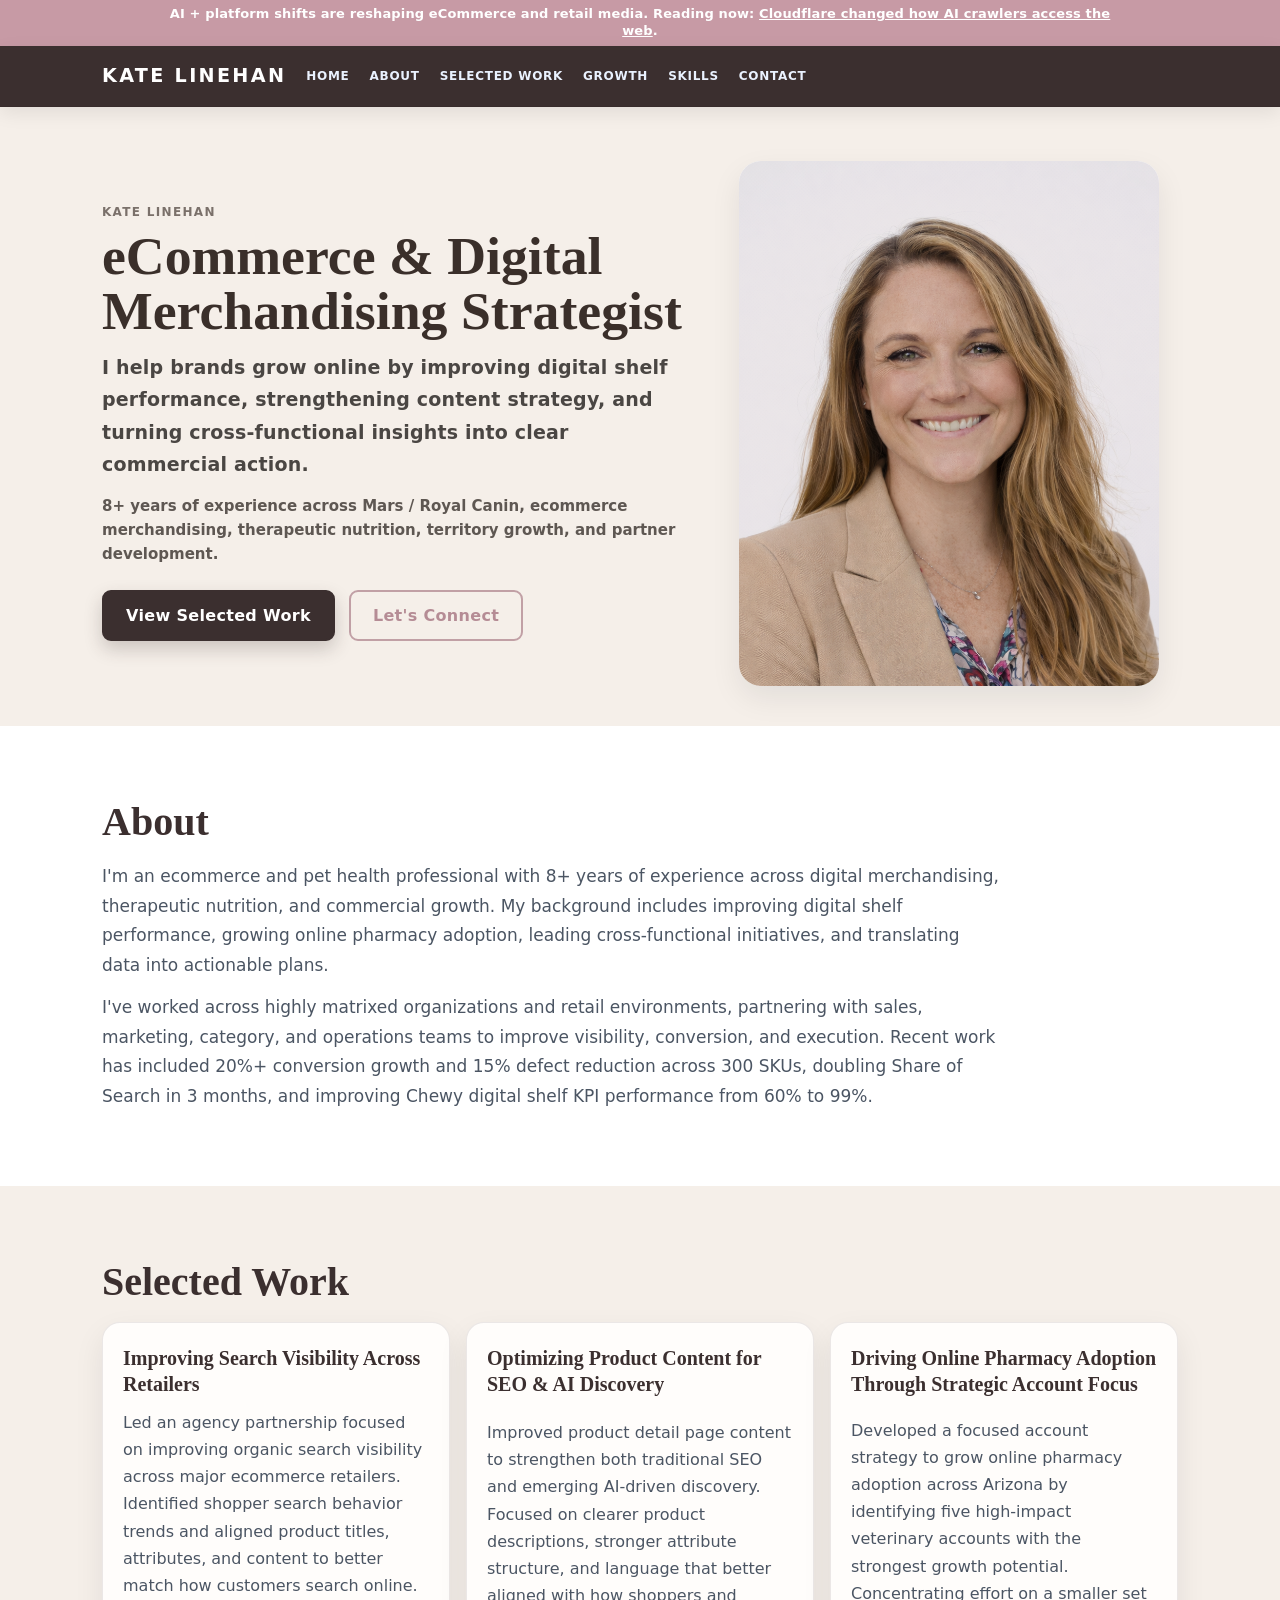
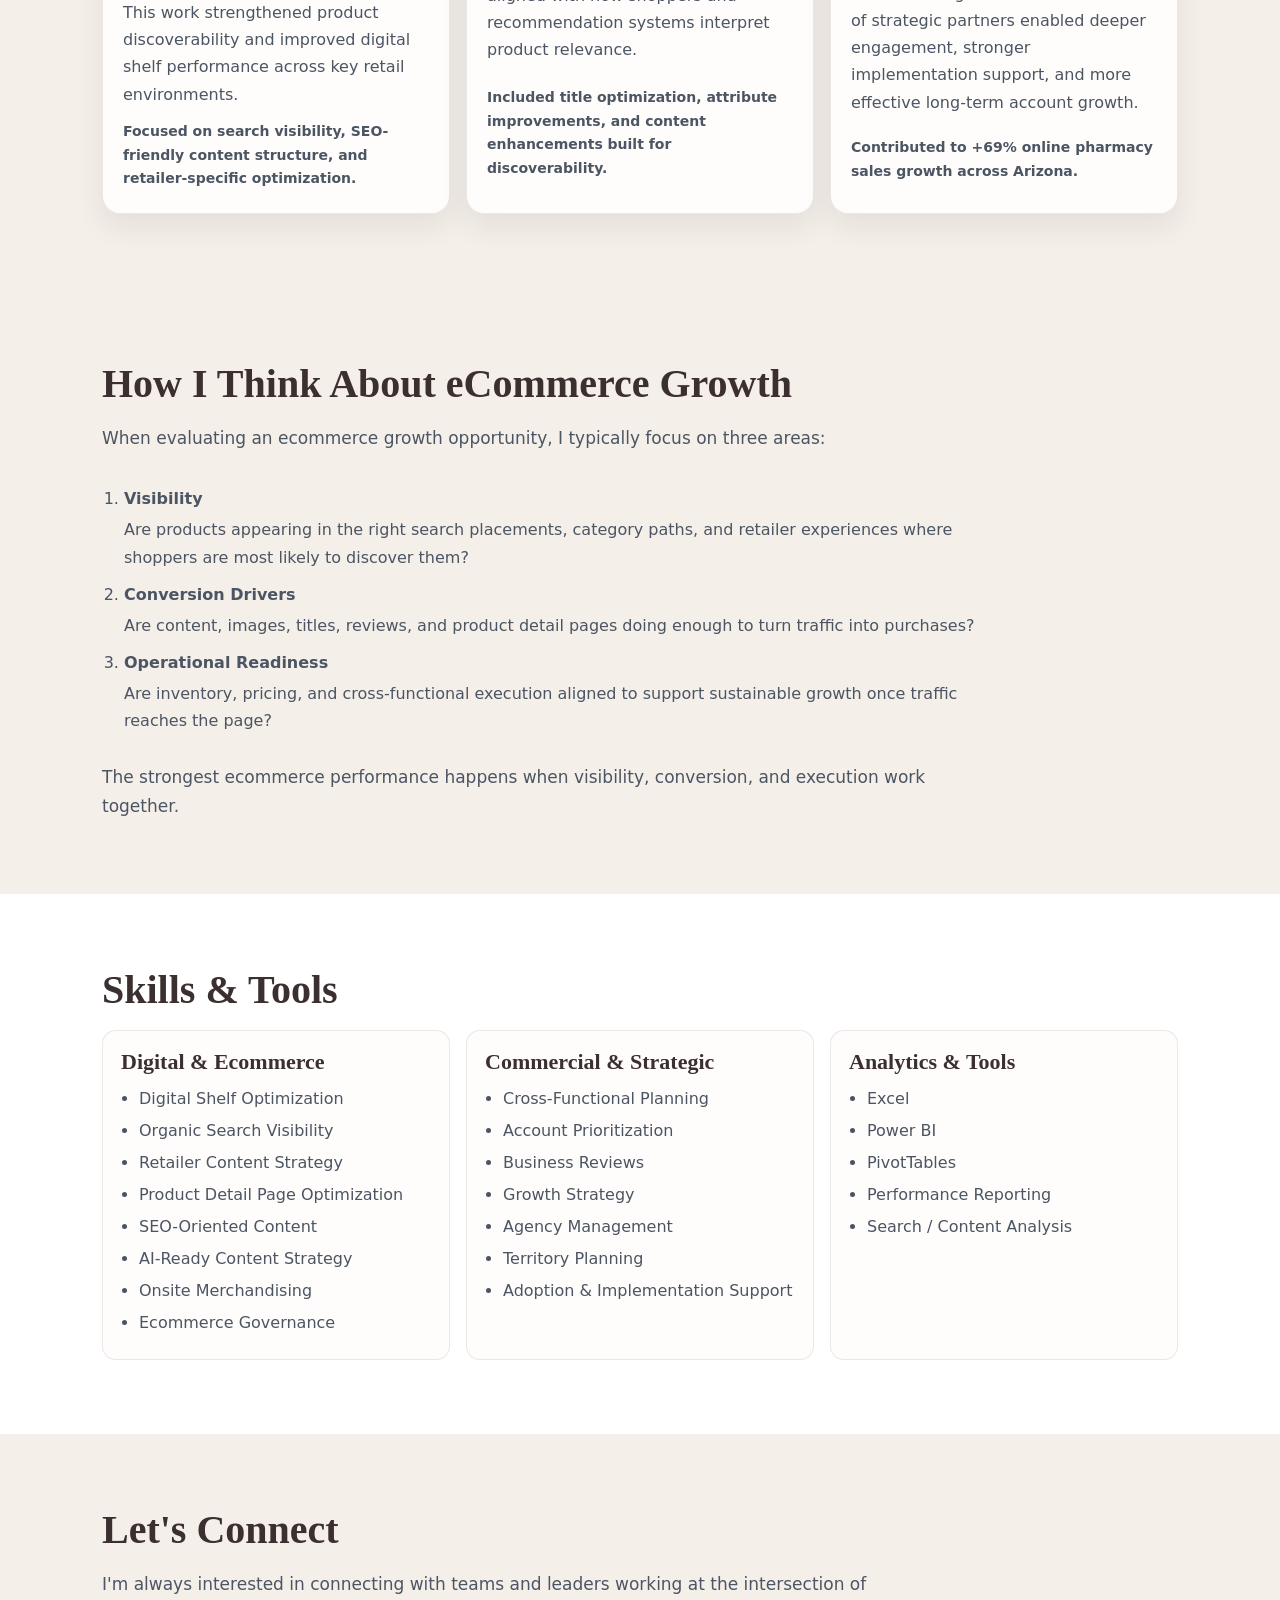
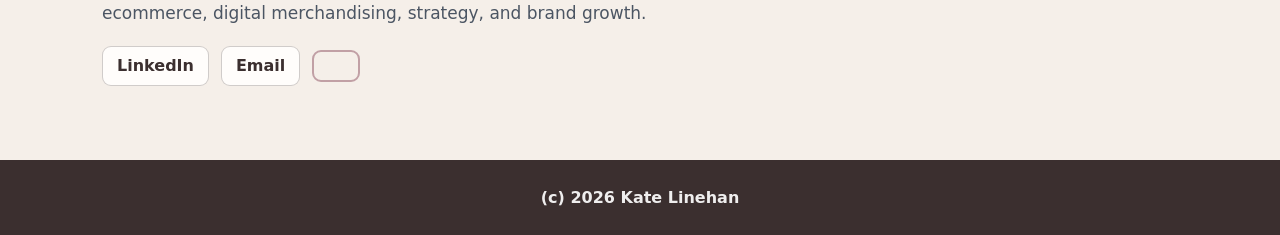
==== index.html @ a0a6b992 "Add new site pages, scripts, and styling updates" ====
<!doctype html>
<html lang="en">
  <head>
    <meta charset="UTF-8" />
    <meta name="viewport" content="width=device-width,initial-scale=1" />
    <title>Kate Linehan | eCommerce &amp; Digital Merchandising Strategist</title>
    <link rel="icon" type="image/svg+xml" href="./favicon.svg" />
    <link rel="stylesheet" href="./styles.css" />
  </head>

  <body data-page="index">
    <div class="announcement">
      <div class="container announcement__inner">
        <p>
          <span id="announcementIntro"></span>
          <a id="announcementLink" href="#" target="_blank" rel="noreferrer"></a>.
        </p>
      </div>
    </div>

    <header class="nav">
      <div class="container nav__inner">
        <div class="brand">KATE LINEHAN</div>

        <nav class="nav__links" aria-label="Primary">
          <a href="#home">HOME</a>
          <a href="#about">ABOUT</a>
          <a href="#selected-work">SELECTED WORK</a>
          <a href="#growth-framework">GROWTH</a>
          <a href="#skills-tools">SKILLS</a>
          <a href="#contact">CONTACT</a>
        </nav>

        <button
          class="nav__toggle"
          type="button"
          aria-label="Toggle navigation menu"
          aria-controls="mobileNavMenu"
          aria-expanded="false"
        >
          <span class="nav__toggleLines" aria-hidden="true">
            <span></span>
            <span></span>
            <span></span>
          </span>
        </button>
      </div>
      <nav id="mobileNavMenu" class="mobileNavMenu" aria-label="Mobile Primary">
        <a href="#home">Home</a>
        <a href="#about">About</a>
        <a href="#selected-work">Selected Work</a>
        <a href="#growth-framework">Growth</a>
        <a href="#skills-tools">Skills</a>
        <a href="#contact">Contact</a>
      </nav>
    </header>

    <main id="home" class="hero">
      <div class="container hero__inner">
        <div class="hero__copy">
          <p id="heroName" class="hero__name"></p>
          <h1 id="heroHeadline" class="hero__headline"></h1>
          <p id="heroSubhead" class="hero__subhead"></p>
          <p id="heroMetaLine" class="hero__metaLine"></p>
          <div class="hero__buttons">
            <a id="heroSelectedWorkLink" class="btn btn--interview" href="#selected-work"></a>
            <a id="heroInterviewLink" class="btn btn--ghost" href="#contact"></a>
          </div>
        </div>

        <div class="hero__media">
          <div class="photoFrame">
            <img
              class="photo"
              src="./Headshot_Katie copy.png"
              alt="Photo of Kate Linehan"
              loading="eager"
            />
          </div>
        </div>
      </div>
    </main>

    <section id="about" class="section section--alt">
      <div class="container section__inner">
        <h2 id="aboutTitle" class="section__title"></h2>
        <div id="aboutSummary" class="aboutSummary"></div>
      </div>
    </section>

    <section id="selected-work" class="section">
      <div class="container section__inner">
        <h2 id="selectedWorkTitle" class="section__title"></h2>
        <div id="selectedWorkCards" class="selectedWorkGrid"></div>
      </div>
    </section>

    <section id="growth-framework" class="section">
      <div class="container section__inner">
        <h2 id="growthFrameworkTitle" class="section__title"></h2>
        <p id="growthFrameworkIntro" class="section__lede"></p>
        <ol id="growthFrameworkList" class="growthFrameworkList"></ol>
        <p id="growthFrameworkOutro" class="section__lede"></p>
      </div>
    </section>

    <section id="skills-tools" class="section section--alt">
      <div class="container section__inner">
        <h2 id="skillsToolsTitle" class="section__title"></h2>
        <div id="skillsToolsGroups" class="skillsToolsGrid"></div>
      </div>
    </section>

    <section id="contact" class="section">
      <div class="container section__inner">
        <h2 id="contactTitle" class="section__title"></h2>
        <p id="contactLede" class="section__lede"></p>
        <div class="contactActions">
          <a
            id="contactLinkedInLink"
            class="contactLinkedIn"
            href="#"
            target="_blank"
            rel="noreferrer"
          ></a>
          <a id="contactEmailLink" class="contactLinkedIn" href="#"></a>
          <a
            id="contactResumeLink"
            class="btn btn--ghost"
            href="#"
            target="_blank"
            rel="noreferrer"
            hidden
          ></a>
        </div>
      </div>
    </section>

    <footer class="footer">
      <div class="container footer__inner">
        <span>(c) <span id="year"></span> <span id="footerName">Katie Linehan</span></span>
      </div>
    </footer>

    <script src="./content.js"></script>
    <script src="./platform.js"></script>
  </body>
</html>
---- styles.css ----
:root {
  --blue: #1f6fcb;
  --yellow: #f4cf4a;
  --ink: #4a4643;
  --muted: #4b5563;
  --bg: #f5efe9;
  --card: #ffffff;
  --radius: 18px;
  --shadow: 0 12px 30px rgba(17, 24, 39, 0.08);
  --max: 1120px;

  --serif: ui-serif, Georgia, "Times New Roman", Times, serif;
  --sans: ui-sans-serif, system-ui, -apple-system, Segoe UI, Roboto, Helvetica,
    Arial, "Apple Color Emoji", "Segoe UI Emoji";
}

* { box-sizing: border-box; }
html, body { margin: 0; padding: 0; font-family: var(--sans); color: var(--ink); background: var(--bg); }
a { color: inherit; text-decoration: none; }
.container { width: 100%; max-width: var(--max); margin: 0 auto; padding: 0 22px; }

/* Announcement */
.announcement { background: #c79aa5; color: #ffffff; }
.announcement__inner {
  min-height: 34px;
  padding: 6px 0;
  display: flex;
  align-items: center;
  justify-content: center;
}
.announcement p {
  margin: 0;
  font-weight: 600;
  letter-spacing: 0.01em;
  text-align: center;
  line-height: 1.3;
  font-size: 13px;
  max-width: 980px;
}
.announcement a { color: #ffffff; text-decoration: underline; }

/* Nav */
.nav {
  background: #3b2f2f;
  position: sticky;
  top: 0;
  z-index: 50;
  border-bottom: 1px solid rgba(0,0,0,0.06);
  box-shadow: 0 6px 18px rgba(0,0,0,0.08);
}
.nav__inner {
  display: flex;
  align-items: center;
  min-height: 60px;
  gap: 20px;
}

.brand {
  font-weight: 900;
  color: #ffffff;
  font-size: clamp(16px, 1.5vw, 20px);
  letter-spacing: 0.12em;
  text-transform: uppercase;
  opacity: 1;
  line-height: 1;
}

.nav__links {
  display: flex;
  gap: 20px;
  align-items: center;
}

.nav__links a {
  color: #eaf2ff;
  font-weight: 680;
  letter-spacing: 0.06em;
  text-transform: uppercase;
  font-size: 12px;
}

.nav__toggle {
  display: none;
  margin-left: auto;
  width: 38px;
  height: 38px;
  border-radius: 10px;
  border: 1px solid rgba(255,255,255,0.25);
  background: rgba(255,255,255,0.08);
  align-items: center;
  justify-content: center;
  cursor: pointer;
}
.nav__toggleLines {
  width: 16px;
  display: grid;
  gap: 3px;
}
.nav__toggleLines span {
  display: block;
  width: 100%;
  height: 2px;
  border-radius: 2px;
  background: #ffffff;
}
.mobileNavMenu {
  display: none;
}

/* Hero */
.hero {
  background: var(--bg);
  padding: 54px 0 40px;
}

.hero__inner {
  display: grid;
  grid-template-columns: 1.12fr 0.88fr;
  gap: 34px;
  align-items: center;
}

.hero__headline {
  font-family: var(--serif);
  color: #3a2f2a;
  font-weight: 800;
  line-height: 1.02;
  font-size: clamp(34px, 4.2vw, 56px);
  margin: 0 0 12px;
}

.hero__name {
  margin: 0 0 10px;
  font-size: 12px;
  letter-spacing: 0.11em;
  text-transform: uppercase;
  font-weight: 800;
  color: #7a706a;
}

.hero__subhead {
  margin: 0 0 14px;
  max-width: 700px;
  font-weight: 620;
  letter-spacing: 0.01em;
  text-transform: none;
  line-height: 1.7;
  color: var(--ink);
  font-size: 19px;
}

.hero__meta { margin-top: 0; }
.hero__metaLine {
  margin: 0 0 24px;
  color: #5e5752;
  font-weight: 600;
  font-size: 15px;
  line-height: 1.6;
  max-width: 690px;
}

.hero__buttons { display: flex; gap: 14px; flex-wrap: wrap; }
.btn {
  display: inline-flex;
  align-items: center;
  justify-content: center;
  padding: 14px 22px;
  border-radius: 9px;
  font-weight: 850;
  letter-spacing: 0.02em;
  border: 2px solid transparent;
  cursor: pointer;
}

.btn--primary { background: var(--blue); color: #fff; box-shadow: var(--shadow); }
.btn--ghost {
  background: transparent;
  border-color: rgba(181, 140, 149, 0.8);
  color: #b58c95;
  font-weight: 900;
}
.btn--interview {
  background: #3b2f2f;
  color: #ffffff;
  border-color: #3b2f2f;
  font-weight: 900;
  box-shadow: 0 8px 18px rgba(59, 47, 47, 0.22);
}
.btn--interview:hover {
  background: #322828;
  border-color: #322828;
}
.btn--ghost:hover {
  background: rgba(181, 140, 149, 0.12);
  border-color: #b58c95;
}
.contactActions {
  display: flex;
  flex-wrap: wrap;
  gap: 12px;
  align-items: center;
}
.contactLinkedIn {
  color: #3b2f2f;
  border: 1px solid rgba(59, 47, 47, 0.24);
  border-radius: 9px;
  padding: 11px 14px;
  background: #fffdfb;
  font-weight: 700;
  text-decoration: none;
  line-height: 1;
}
.contactLinkedIn:hover {
  background: #f4ece4;
}

/* Photo (right side) */
.hero__media { display: flex; justify-content: center; }
.photoFrame {
  position: relative;
  width: min(420px, 100%);
  aspect-ratio: 4 / 5;
  border-radius: 22px;
  overflow: hidden;
  box-shadow: var(--shadow);
  background: var(--bg);
  isolation: isolate;
}
.photo {
  width: 100%;
  height: 100%;
  object-fit: cover;
  display: block;
  mix-blend-mode: multiply;
}

/* Sections */
.section { padding: 74px 0; }
.section--alt { background: #ffffff; }
.section__inner { display: grid; gap: 18px; }
.section__title {
  font-family: var(--serif);
  color: #3b2f2f;
  margin: 0;
  font-size: clamp(30px, 3.4vw, 40px);
  line-height: 1.1;
}
.section__subtitle {
  margin: 18px 0 10px;
  color: var(--ink);
  font-weight: 900;
  letter-spacing: 0.02em;
}
.section__lede { margin: 0; color: var(--muted); max-width: 840px; line-height: 1.7; font-size: 17px; }

/* Cards */
.cards { display: grid; grid-template-columns: repeat(3, 1fr); gap: 16px; margin-top: 12px; }
.card {
  background: var(--card);
  border-radius: var(--radius);
  padding: 18px 18px 16px;
  box-shadow: var(--shadow);
  border: 1px solid rgba(17, 24, 39, 0.06);
}
.card h3 { margin: 0 0 10px; color: var(--ink); font-weight: 900; }
.card ul { margin: 0; padding-left: 18px; color: var(--muted); line-height: 1.7; }
.card li { margin: 6px 0; }

.aboutSummary {
  max-width: 900px;
  display: grid;
  gap: 12px;
}

.aboutSummary p {
  margin: 0;
  color: var(--muted);
  font-size: 17px;
  line-height: 1.75;
}

.selectedWorkGrid {
  display: grid;
  grid-template-columns: repeat(3, minmax(0, 1fr));
  gap: 16px;
}

.selectedWorkCard {
  background: #fffdfb;
  border-radius: var(--radius);
  padding: 22px 20px;
  border: 1px solid rgba(59, 47, 47, 0.1);
  box-shadow: var(--shadow);
  display: grid;
  gap: 12px;
}

.selectedWorkCard h3 {
  margin: 0;
  color: #3b2f2f;
  font-size: 20px;
  line-height: 1.3;
  font-family: var(--serif);
}

.selectedWorkCard p {
  margin: 0;
  color: var(--muted);
  line-height: 1.7;
}

.selectedWorkCard__support {
  color: #4f4742;
  font-weight: 700;
  font-size: 14px;
}

/* Wins */
#wins.section--alt { background: var(--bg); }
.wins { display: grid; grid-template-columns: repeat(3, 1fr); gap: 16px; margin-top: 12px; }
.win {
  background: var(--card);
  border-radius: var(--radius);
  padding: 18px 18px 16px;
  box-shadow: var(--shadow);
  border: 1px solid rgba(17, 24, 39, 0.06);
  height: 100%;
  display: flex;
  flex-direction: column;
}
.win__metric {
  font-family: var(--serif);
  color: #3b2f2f;
  font-weight: 950;
  font-size: clamp(34px, 3vw, 42px);
  line-height: 1;
  margin-bottom: 10px;
}
.win__text { color: var(--muted); line-height: 1.7; font-weight: 650; }

.impactHighlights {
  max-width: 900px;
}

.impactHighlights li {
  margin: 8px 0;
}

.growthFrameworkList {
  margin: 4px 0 0;
  max-width: 900px;
  color: var(--muted);
  line-height: 1.7;
  padding-left: 22px;
}

.growthFrameworkList li {
  margin: 10px 0;
}

.growthFrameworkList p {
  margin: 4px 0 0;
}

.skillsToolsGrid {
  display: grid;
  grid-template-columns: repeat(3, minmax(0, 1fr));
  gap: 16px;
}

.skillsGroup {
  background: #fffdfb;
  border: 1px solid rgba(59, 47, 47, 0.1);
  border-radius: 14px;
  padding: 18px;
}

.skillsGroup h3 {
  margin: 0 0 10px;
  color: #3b2f2f;
  font-family: var(--serif);
  font-size: 22px;
}

.skillsGroup ul {
  margin: 0;
  padding-left: 18px;
  color: var(--muted);
  line-height: 1.75;
}

.skillsGroup li {
  margin: 4px 0;
}

/* Chips */
.hobbies__hook {
  margin: 0;
  color: var(--muted);
  font-size: 16px;
  line-height: 1.6;
}
.chips {
  display: flex;
  flex-wrap: wrap;
  row-gap: 10px;
  column-gap: 10px;
  margin-top: 6px;
}
.chip {
  appearance: none;
  -webkit-appearance: none;
  display: inline-flex;
  align-items: center;
  padding: 10px 12px;
  border-radius: 999px;
  background: #f8f2ec;
  border: 1px solid rgba(181, 140, 149, 0.45);
  color: #3b2f2f;
  font-weight: 750;
  max-width: 100%;
  line-height: 1.35;
  cursor: pointer;
  transition: background-color 220ms ease, transform 220ms ease, border-color 220ms ease, color 220ms ease;
}
.chip:hover {
  background: #f1e6e9;
  border-color: #b58c95;
  transform: translateY(-1px);
}
.chip:active {
  background: #e9dadd;
  transform: translateY(0);
}
.chip.active {
  background: #b58c95;
  border-color: #b58c95;
  color: #ffffff;
}
.hobbyDescription {
  margin: 8px 0 0;
  color: #3b2f2f;
  background: #f1e6e9;
  border: 1px solid rgba(181, 140, 149, 0.45);
  border-radius: 12px;
  padding: 12px 14px;
  line-height: 1.6;
  max-width: 760px;
}

/* About page */
.aboutPage {
  background: var(--bg);
  padding: 64px 0 70px;
}
.aboutPage__content {
  max-width: 960px;
  margin: 0 auto;
  display: grid;
  gap: 24px;
}
.aboutPage__title {
  margin: 0;
  color: #3b2f2f;
  font-family: var(--serif);
  font-size: clamp(40px, 5vw, 54px);
  line-height: 1.05;
}
.aboutPage__subhead {
  margin: 0;
  color: #6b625d;
  font-size: 13px;
  letter-spacing: 0.1em;
  text-transform: uppercase;
  line-height: 1.4;
}
.aboutTextBlock {
  display: grid;
  gap: 12px;
}
.aboutTextBlock p {
  margin: 0;
  color: #4a4643;
  font-size: 17px;
  line-height: 1.75;
}
.aboutPanel {
  background: #faf6f1;
  border: 1px solid rgba(59, 47, 47, 0.1);
  border-radius: 16px;
  padding: 18px 20px;
  display: grid;
  gap: 12px;
}
.aboutPanel__title {
  margin: 0;
  color: #3b2f2f;
  font-size: clamp(24px, 3vw, 30px);
  line-height: 1.15;
  font-family: var(--serif);
}
.aboutList {
  margin: 0;
  padding-left: 20px;
  display: grid;
  gap: 8px;
  color: #4a4643;
  font-size: 17px;
  line-height: 1.7;
}
.aboutList--twoCol {
  grid-template-columns: repeat(2, minmax(0, 1fr));
  column-gap: 28px;
}
.aboutSupportLine {
  margin: 0;
  color: #5b5652;
  font-size: 17px;
  line-height: 1.7;
}
.aboutPhilosophy {
  color: #3b2f2f;
}
.aboutGalleryNote {
  margin: 0;
  color: #7a716b;
  font-size: 14px;
}
.aboutPhotoGrid {
  display: grid;
  grid-template-columns: repeat(4, minmax(0, 1fr));
  gap: 14px;
}
.aboutPhotoCard {
  margin: 0;
  display: grid;
  gap: 8px;
}
.aboutPhotoImage {
  aspect-ratio: 4 / 5;
  border-radius: 14px;
  overflow: hidden;
  border: 1px solid rgba(59, 47, 47, 0.12);
  box-shadow: 0 8px 20px rgba(0,0,0,0.08);
  background-color: #f2e9df;
  background-position: center;
  background-size: cover;
  display: flex;
  align-items: center;
  justify-content: center;
}
.aboutPhotoImage--1 { background-image: url("./doodle1.png"); }
.aboutPhotoImage--2 { background-image: url("./doodle%202.png"); }
.aboutPhotoImage--3 { background-image: url("./doodle%203.png"); }
.aboutPhotoImage--4 { background-image: url("./doodle%204.png"); }
.aboutPhotoImage span {
  color: #6f6661;
  font-size: 13px;
  background: rgba(245, 239, 233, 0.9);
  border: 1px solid rgba(59, 47, 47, 0.16);
  border-radius: 999px;
  padding: 5px 10px;
}
.aboutPhotoCard figcaption {
  color: #7a716b;
  font-size: 13px;
  text-align: center;
}
.aboutCtaBlock {
  padding-top: 6px;
}

/* News link cards */
.linkCards { display: grid; grid-template-columns: repeat(2, 1fr); gap: 14px; margin-top: 12px; }
.linkCard {
  background: var(--card);
  border-radius: var(--radius);
  padding: 18px;
  box-shadow: var(--shadow);
  border: 1px solid rgba(17, 24, 39, 0.06);
  display: grid;
  gap: 8px;
}
.linkCard__kicker { color: var(--muted); font-weight: 800; letter-spacing: 0.08em; text-transform: uppercase; font-size: 12px; }
.linkCard__title { color: var(--ink); font-weight: 950; font-size: 16px; line-height: 1.3; }
.linkCard__summary { color: var(--muted); line-height: 1.6; font-size: 14px; }
.linkCard__cta { color: var(--blue); font-weight: 900; }

/* Pet history */
.bullets { margin: 0; padding-left: 18px; color: var(--muted); line-height: 1.8; }
.petHistory { margin-top: 8px; }

/* Platform admin */
.adminPage {
  background: var(--bg);
  min-height: calc(100vh - 180px);
}
.adminPage__inner {
  gap: 14px;
}
.adminActions {
  display: flex;
  flex-wrap: wrap;
  gap: 10px;
  align-items: center;
}
.adminImportLabel {
  display: inline-flex;
  align-items: center;
  justify-content: center;
  padding: 12px 16px;
  border-radius: 12px;
  border: 2px solid rgba(181, 140, 149, 0.8);
  color: #b58c95;
  font-weight: 900;
  line-height: 1;
  cursor: pointer;
  background: transparent;
}
.adminImportLabel:hover {
  background: rgba(181, 140, 149, 0.12);
  border-color: #b58c95;
}
.adminImportInput {
  position: absolute;
  width: 1px;
  height: 1px;
  overflow: hidden;
  clip-path: inset(50%);
}
.adminStatus {
  margin: 0;
  padding: 10px 12px;
  border-radius: 10px;
  border: 1px solid rgba(59, 47, 47, 0.16);
  color: #3b2f2f;
  background: #fff5e7;
  font-weight: 650;
}
.adminStatus--success {
  background: #ebf7ef;
  border-color: rgba(34, 135, 67, 0.38);
  color: #1f5f34;
}
.adminStatus--error {
  background: #fdeeee;
  border-color: rgba(179, 39, 39, 0.35);
  color: #7a2525;
}
.adminStatus--info {
  background: #fff5e7;
  border-color: rgba(59, 47, 47, 0.16);
  color: #3b2f2f;
}
.adminEditorLabel {
  font-weight: 800;
  color: #3b2f2f;
}
.adminEditor {
  width: 100%;
  min-height: 560px;
  resize: vertical;
  border-radius: 14px;
  border: 1px solid rgba(59, 47, 47, 0.24);
  padding: 14px;
  background: #fffdfb;
  color: #2f2a26;
  font-family: ui-monospace, SFMono-Regular, Menlo, Monaco, Consolas, "Liberation Mono", monospace;
  font-size: 13px;
  line-height: 1.5;
}

/* Post builder */
.postBuilderPage {
  background: var(--bg);
}
.postBuilderGrid {
  display: grid;
  grid-template-columns: 1.05fr 0.95fr;
  gap: 16px;
  align-items: start;
}
.builderCard {
  background: #fffdfb;
  border: 1px solid rgba(59, 47, 47, 0.14);
  border-radius: 16px;
  padding: 16px;
  display: grid;
  gap: 12px;
  box-shadow: var(--shadow);
}
.builderCard__title {
  margin: 0;
  color: #3b2f2f;
  font-family: var(--serif);
  font-size: 28px;
  line-height: 1.15;
}
.builderField {
  display: grid;
  gap: 6px;
}
.builderField label {
  font-size: 13px;
  font-weight: 800;
  color: #3b2f2f;
  letter-spacing: 0.03em;
  text-transform: uppercase;
}
.builderField input,
.builderField textarea {
  width: 100%;
  border-radius: 10px;
  border: 1px solid rgba(59, 47, 47, 0.24);
  padding: 10px 12px;
  background: #ffffff;
  color: #2f2a26;
  font-size: 15px;
  line-height: 1.45;
  font-family: var(--sans);
}
.builderField textarea {
  resize: vertical;
}
.builderActions {
  display: flex;
  flex-wrap: wrap;
  gap: 10px;
}
.builderOutput {
  width: 100%;
  min-height: 620px;
  border-radius: 12px;
  border: 1px solid rgba(59, 47, 47, 0.24);
  padding: 12px;
  background: #fffdfb;
  color: #2f2a26;
  font-size: 14px;
  line-height: 1.55;
  font-family: ui-monospace, SFMono-Regular, Menlo, Monaco, Consolas, "Liberation Mono", monospace;
  resize: vertical;
  white-space: pre;
}

/* Footer */
.footer { padding: 28px 0; background: #3b2f2f; color: rgba(255,255,255,0.92); }
.footer__inner { display: flex; justify-content: center; font-weight: 650; }

/* Responsive */
@media (max-width: 980px) {
  .announcement__inner { min-height: 34px; padding: 5px 0; }
  .announcement p {
    font-size: 12px;
    line-height: 1.25;
    max-width: 92%;
  }
  .nav__inner {
    min-height: 54px;
    justify-content: space-between;
    gap: 12px;
  }
  .brand {
    font-size: clamp(14px, 4.2vw, 17px);
    letter-spacing: 0.1em;
    color: #ffffff;
  }
  .nav__links { display: none; }
  .nav__toggle { display: inline-flex; }
  .mobileNavMenu {
    display: block;
    position: absolute;
    top: calc(100% + 8px);
    right: 14px;
    width: min(320px, calc(100vw - 28px));
    background: #f5efe9;
    border: 1px solid rgba(59, 47, 47, 0.14);
    border-radius: 12px;
    box-shadow: 0 12px 26px rgba(0, 0, 0, 0.14);
    padding: 8px;
    opacity: 0;
    transform: translateY(-8px);
    visibility: hidden;
    pointer-events: none;
    transition: opacity 240ms ease, transform 240ms ease, visibility 240ms ease;
    z-index: 65;
  }
  .mobileNavMenu.is-open {
    opacity: 1;
    transform: translateY(0);
    visibility: visible;
    pointer-events: auto;
  }
  .mobileNavMenu a {
    display: block;
    padding: 10px 12px;
    border-radius: 9px;
    font-size: 14px;
    font-weight: 680;
    color: #3b2f2f;
    line-height: 1.35;
  }
  .mobileNavMenu a:hover,
  .mobileNavMenu a:focus-visible {
    background: #b58c95;
    color: #ffffff;
    outline: none;
  }
  .aboutPage {
    padding: 48px 0 56px;
  }
  .aboutPage__content {
    gap: 20px;
  }
  .aboutTextBlock p,
  .aboutList,
  .aboutSupportLine {
    font-size: 16px;
  }
  .aboutList--twoCol {
    grid-template-columns: 1fr;
  }
  .aboutPhotoGrid {
    grid-template-columns: repeat(2, minmax(0, 1fr));
  }
  .adminEditor {
    min-height: 480px;
  }
  .postBuilderGrid {
    grid-template-columns: 1fr;
  }
  .builderOutput {
    min-height: 420px;
  }
  .hero__inner { grid-template-columns: 1fr; }
  .hero__media { order: -1; }
  .cards { grid-template-columns: 1fr; }
  .wins { grid-template-columns: 1fr; }
  .selectedWorkGrid { grid-template-columns: 1fr; }
  .skillsToolsGrid { grid-template-columns: 1fr; }
  .linkCards { grid-template-columns: 1fr; }
}
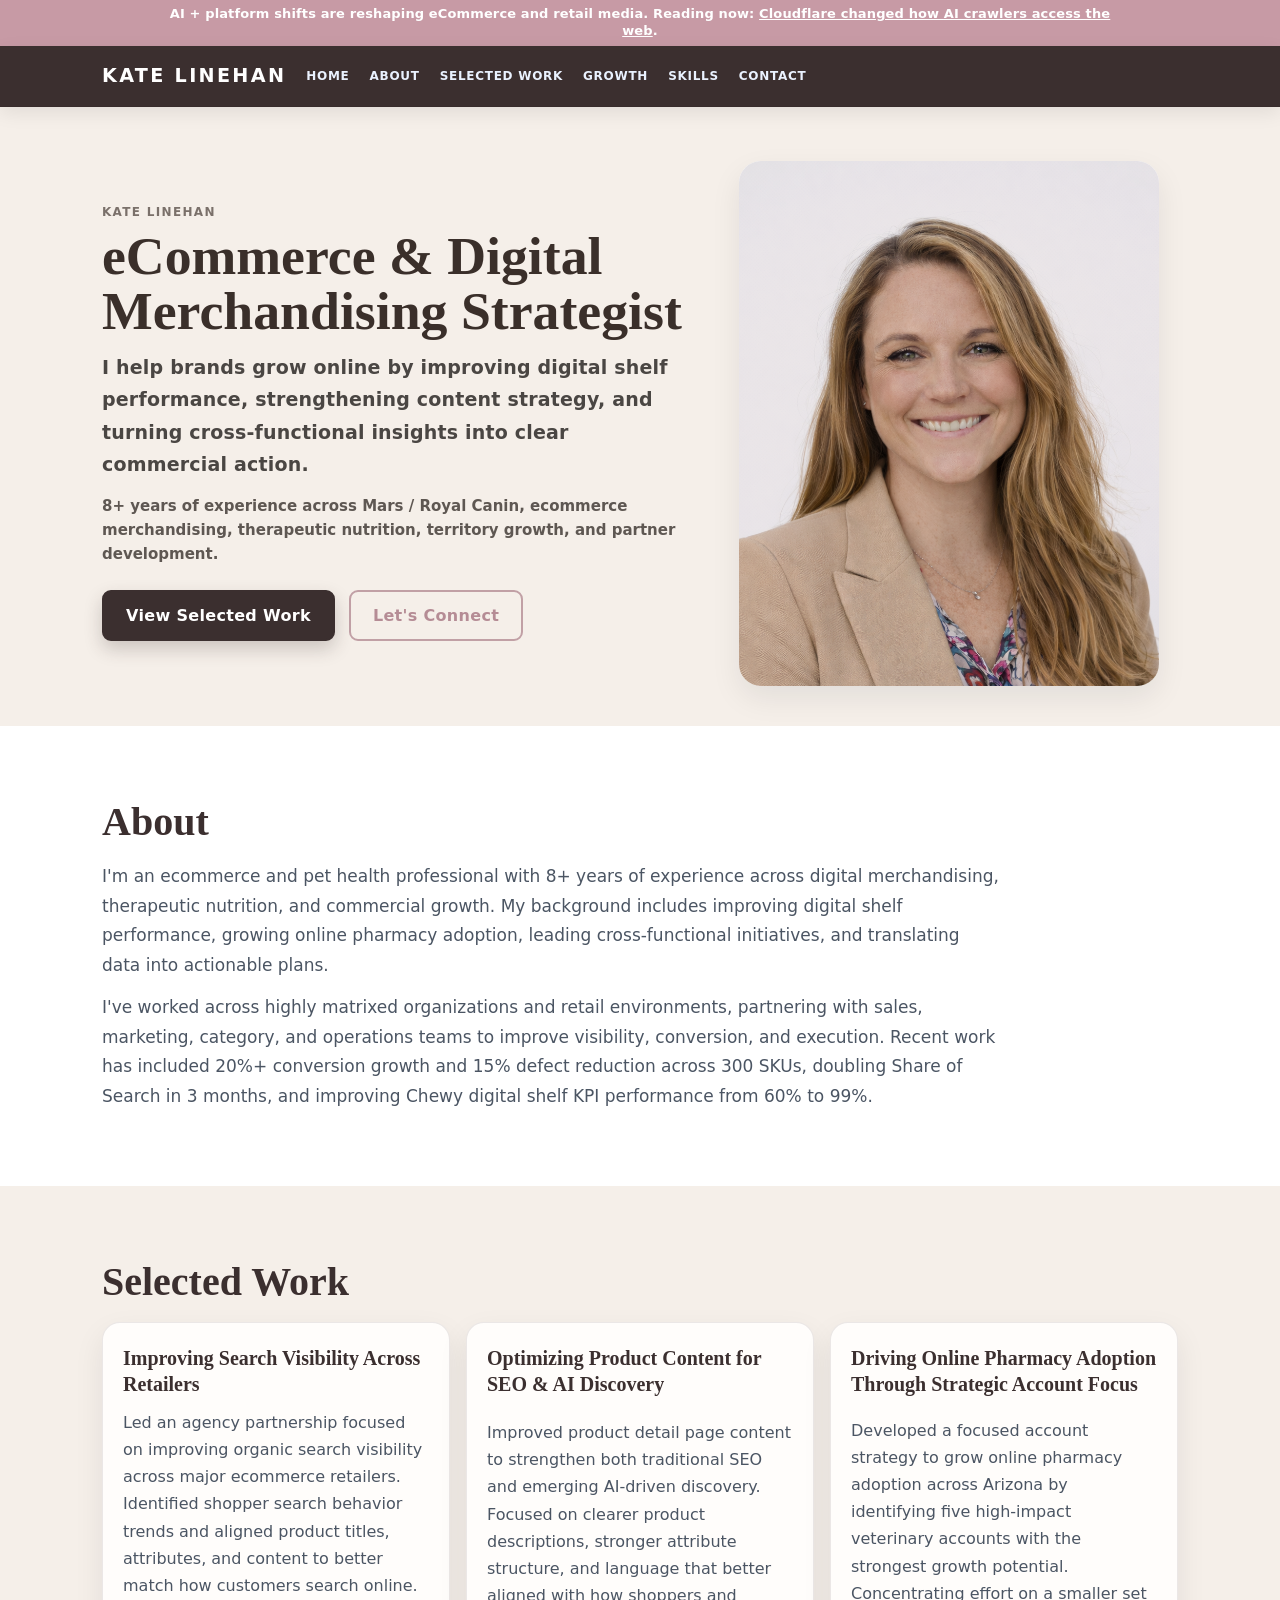
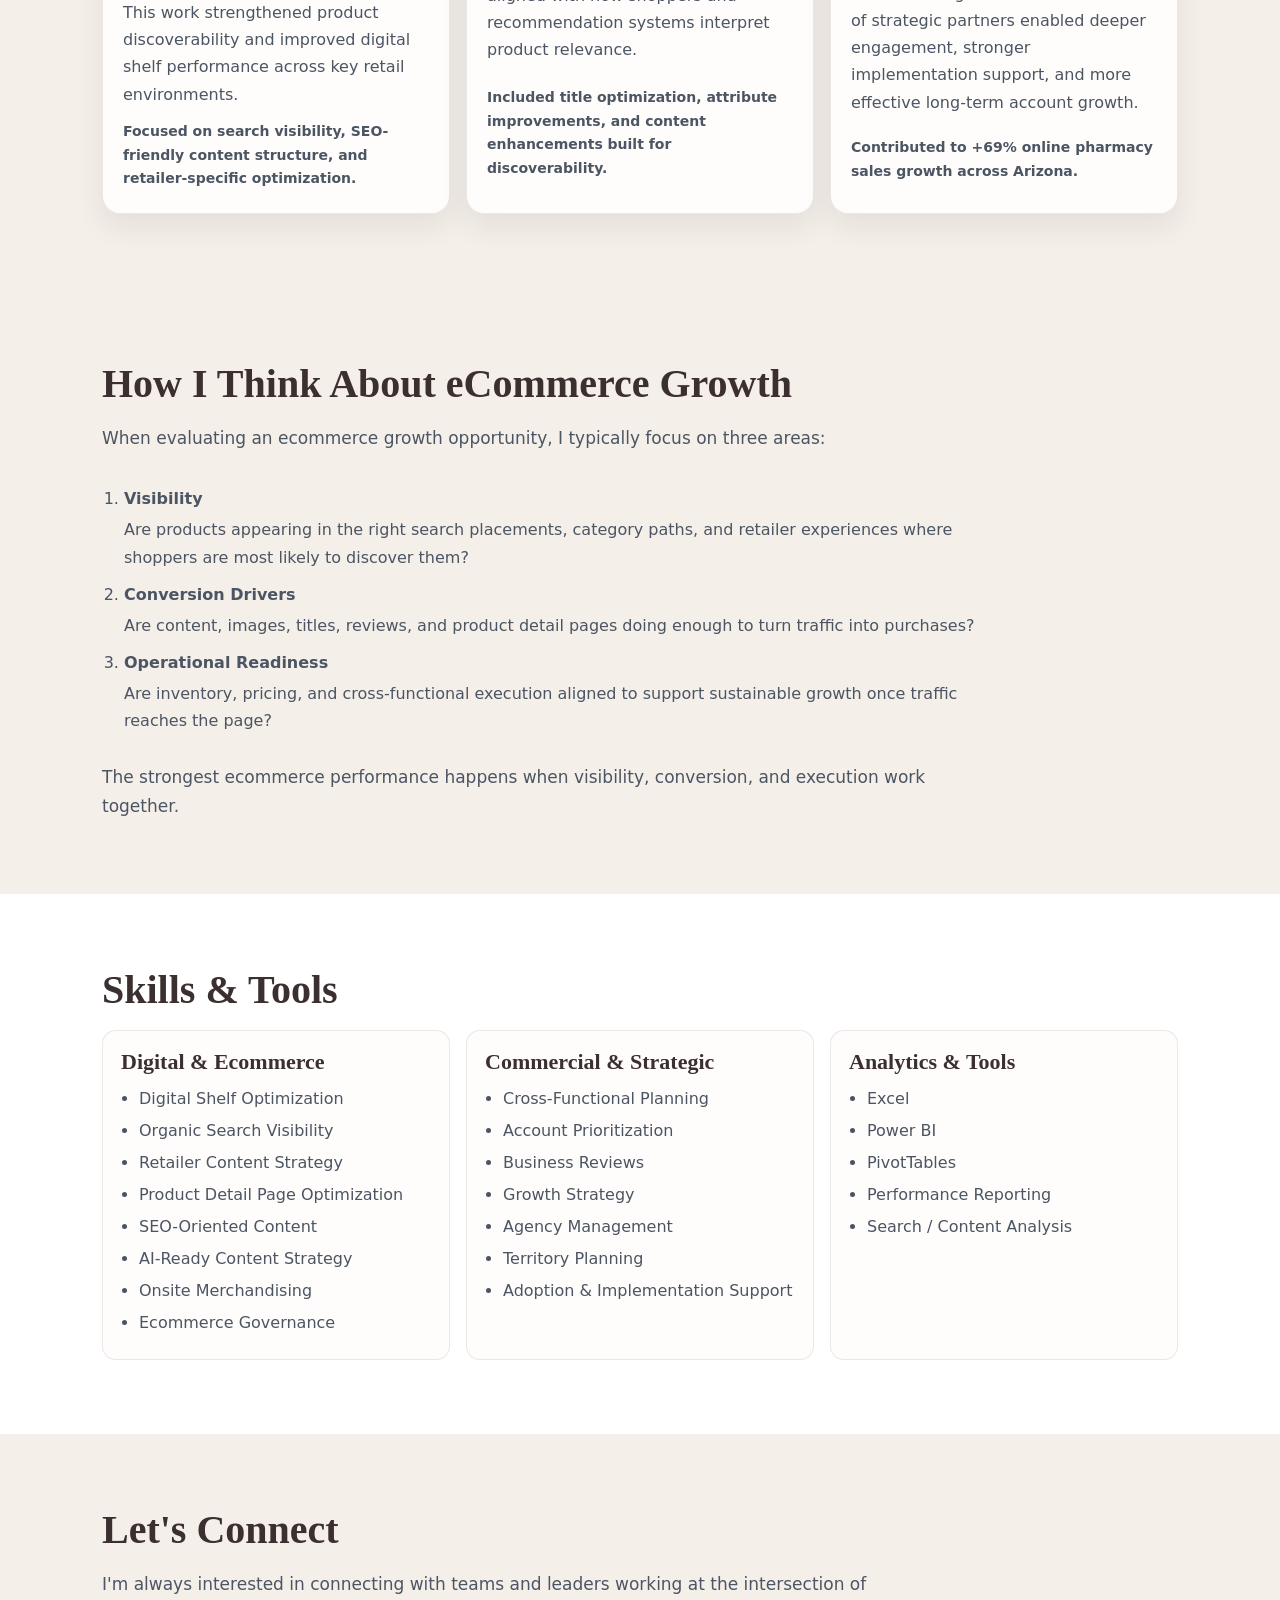
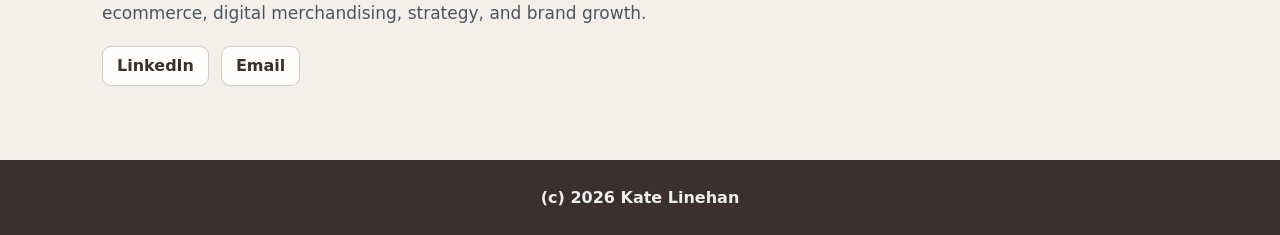
==== commit 2f50ebb6: "Remove empty resume button from contact section" ====
--- a/index.html
+++ b/index.html
@@ -5,7 +5,7 @@
     <meta name="viewport" content="width=device-width,initial-scale=1" />
     <title>Kate Linehan | eCommerce &amp; Digital Merchandising Strategist</title>
     <link rel="icon" type="image/svg+xml" href="./favicon.svg" />
-    <link rel="stylesheet" href="./styles.css" />
+    <link rel="stylesheet" href="./styles.css?v=20260309" />
   </head>
 
   <body data-page="index">
@@ -124,14 +124,6 @@
             rel="noreferrer"
           ></a>
           <a id="contactEmailLink" class="contactLinkedIn" href="#"></a>
-          <a
-            id="contactResumeLink"
-            class="btn btn--ghost"
-            href="#"
-            target="_blank"
-            rel="noreferrer"
-            hidden
-          ></a>
         </div>
       </div>
     </section>
@@ -142,7 +134,7 @@
       </div>
     </footer>
 
-    <script src="./content.js"></script>
-    <script src="./platform.js"></script>
+    <script src="./content.js?v=20260309"></script>
+    <script src="./platform.js?v=20260309"></script>
   </body>
 </html>
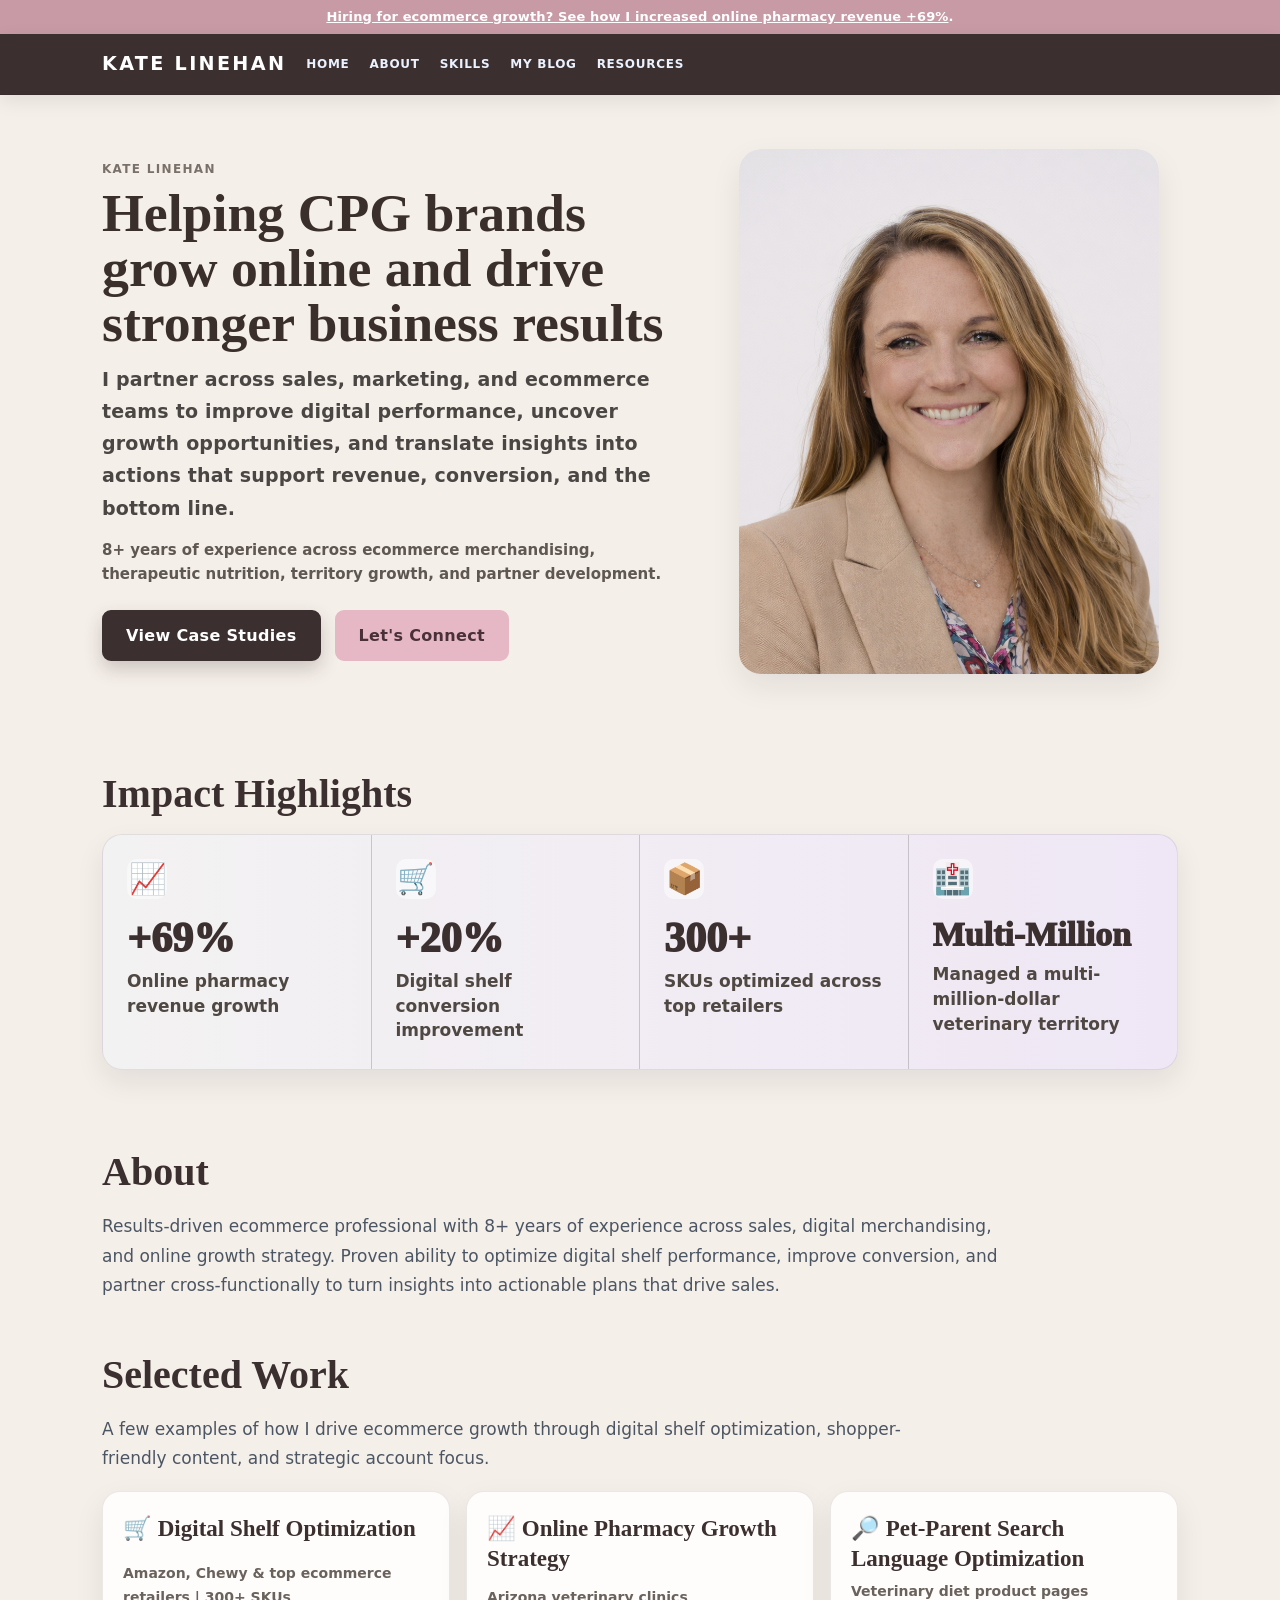
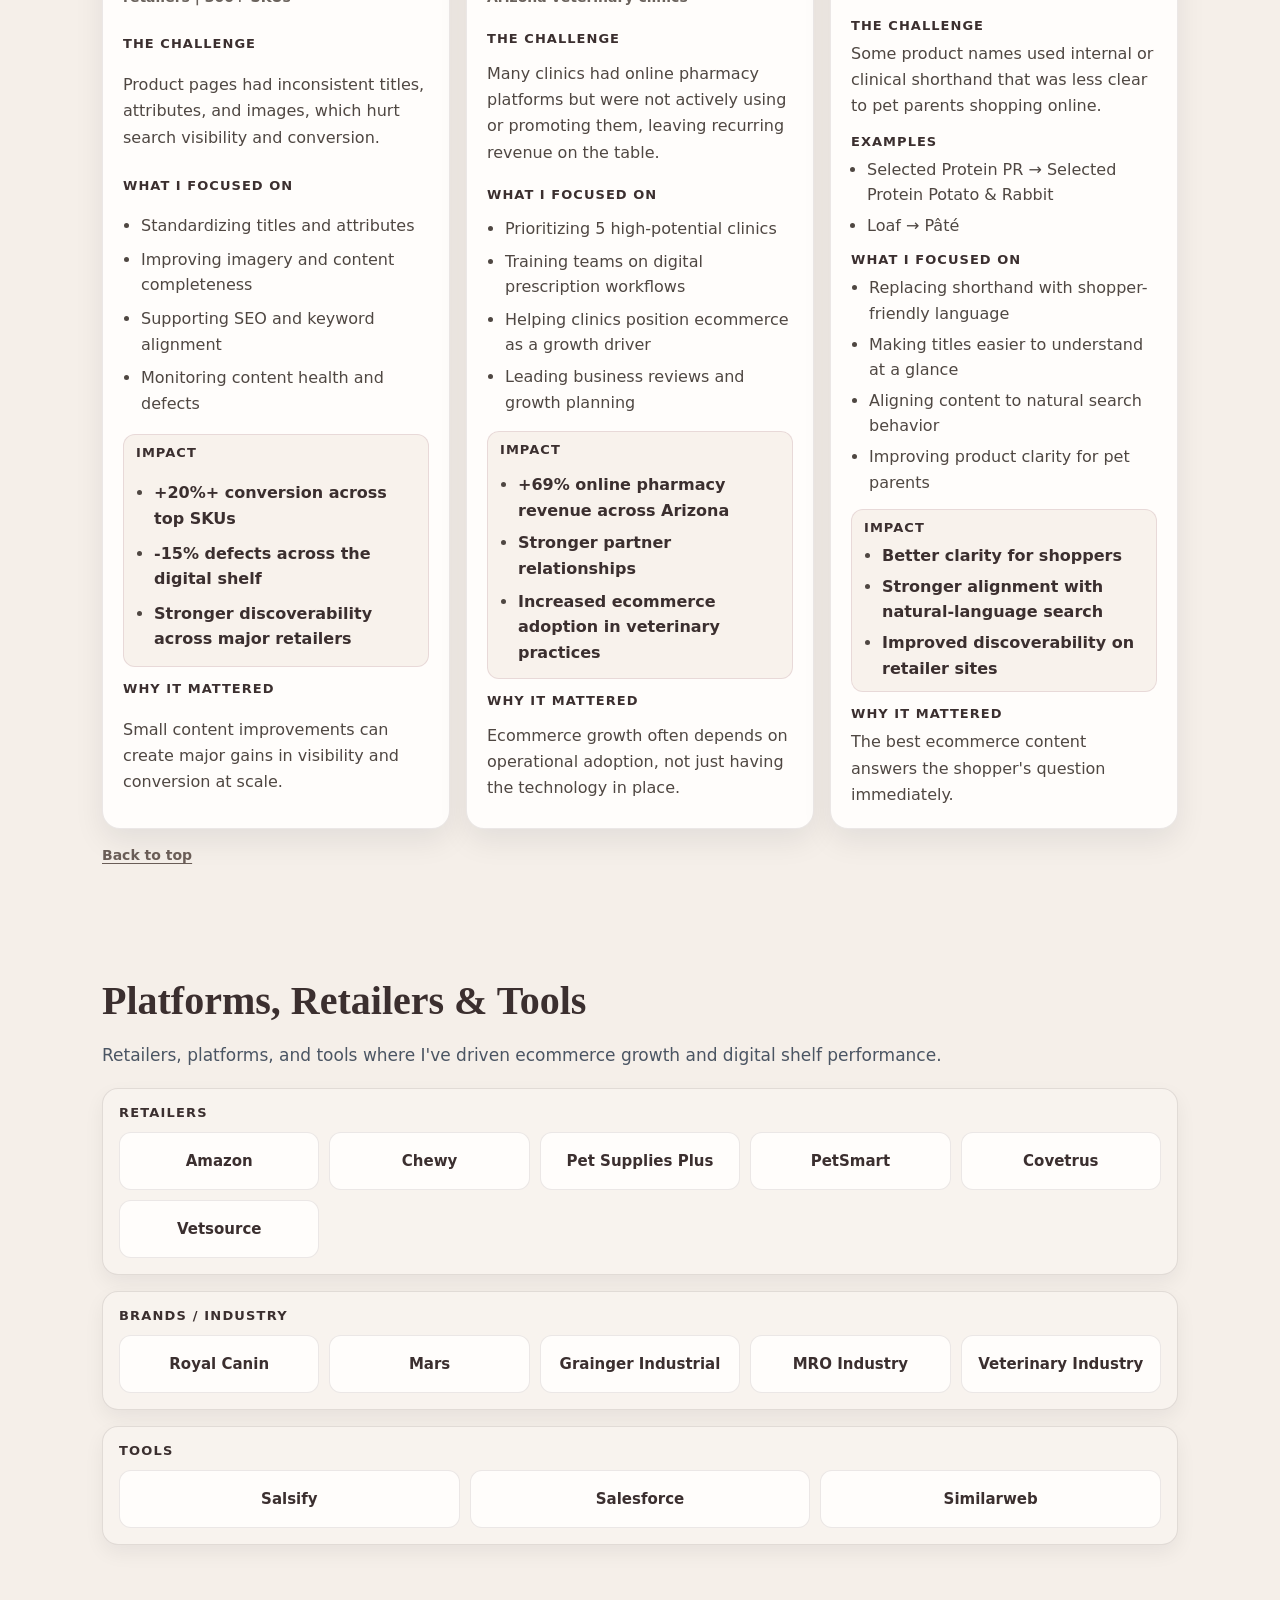
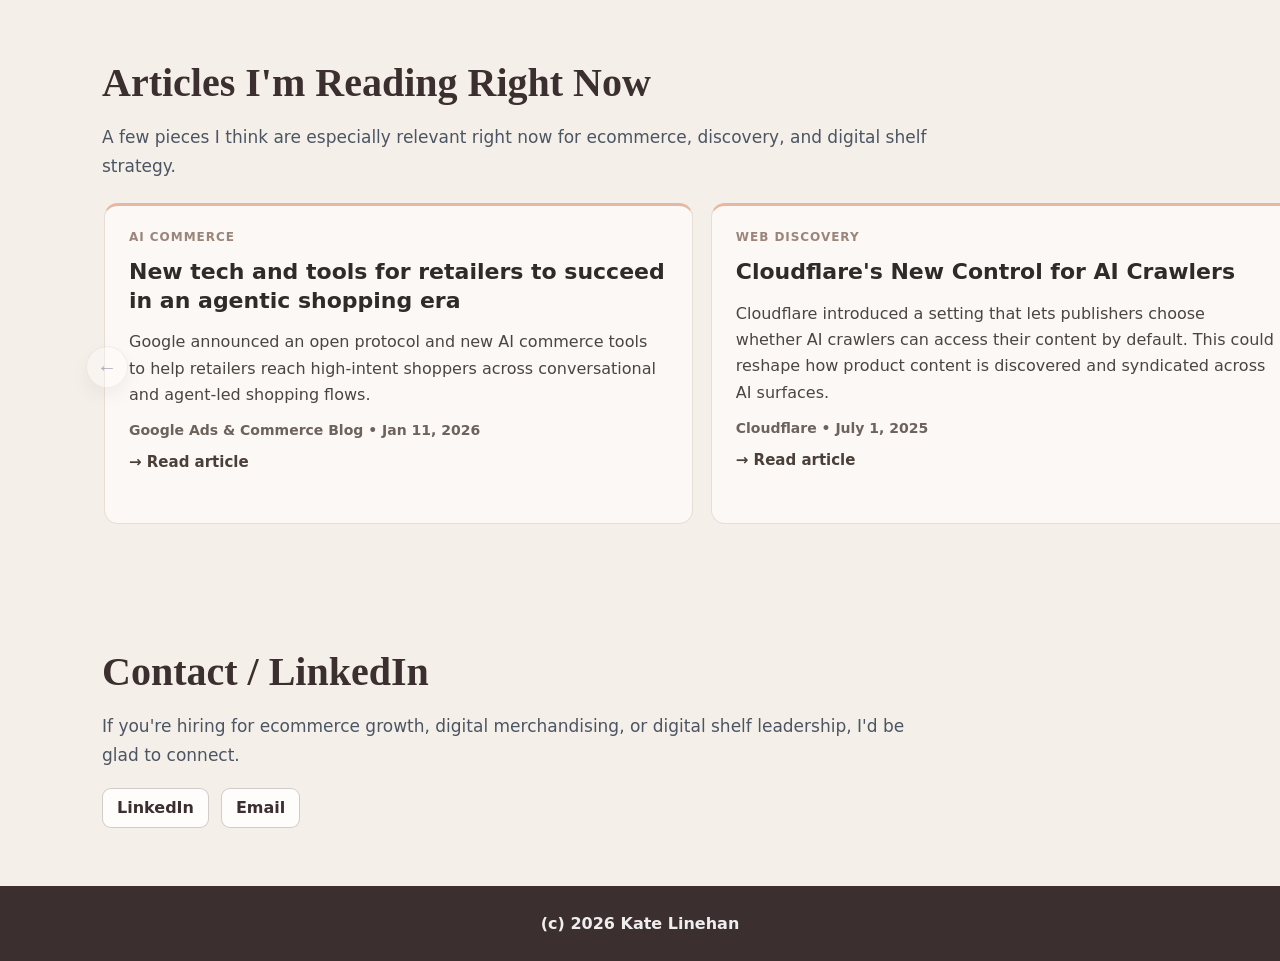
==== commit cab0d385: "Update site navigation and new non-blog pages" ====
--- a/index.html
+++ b/index.html
@@ -5,7 +5,7 @@
     <meta name="viewport" content="width=device-width,initial-scale=1" />
     <title>Kate Linehan | eCommerce &amp; Digital Merchandising Strategist</title>
     <link rel="icon" type="image/svg+xml" href="./favicon.svg" />
-    <link rel="stylesheet" href="./styles.css?v=20260309" />
+    <link rel="stylesheet" href="./styles.css?v=20260310p" />
   </head>
 
   <body data-page="index">
@@ -23,12 +23,11 @@
         <div class="brand">KATE LINEHAN</div>
 
         <nav class="nav__links" aria-label="Primary">
-          <a href="#home">HOME</a>
-          <a href="#about">ABOUT</a>
-          <a href="#selected-work">SELECTED WORK</a>
-          <a href="#growth-framework">GROWTH</a>
-          <a href="#skills-tools">SKILLS</a>
-          <a href="#contact">CONTACT</a>
+          <a href="./index.html">HOME</a>
+          <a href="./about.html">ABOUT</a>
+          <a href="./skills.html">SKILLS</a>
+          <a href="./my-blog.html">MY BLOG</a>
+          <a href="./blog.html">RESOURCES</a>
         </nav>
 
         <button
@@ -46,12 +45,11 @@
         </button>
       </div>
       <nav id="mobileNavMenu" class="mobileNavMenu" aria-label="Mobile Primary">
-        <a href="#home">Home</a>
-        <a href="#about">About</a>
-        <a href="#selected-work">Selected Work</a>
-        <a href="#growth-framework">Growth</a>
-        <a href="#skills-tools">Skills</a>
-        <a href="#contact">Contact</a>
+        <a href="./index.html">Home</a>
+        <a href="./about.html">About</a>
+        <a href="./skills.html">Skills</a>
+        <a href="./my-blog.html">My Blog</a>
+        <a href="./blog.html">Resources</a>
       </nav>
     </header>
 
@@ -63,8 +61,8 @@
           <p id="heroSubhead" class="hero__subhead"></p>
           <p id="heroMetaLine" class="hero__metaLine"></p>
           <div class="hero__buttons">
-            <a id="heroSelectedWorkLink" class="btn btn--interview" href="#selected-work"></a>
-            <a id="heroInterviewLink" class="btn btn--ghost" href="#contact"></a>
+            <a id="heroSelectedWorkLink" class="btn btn--interview" href="#case-studies"></a>
+            <a id="heroInterviewLink" class="btn btn--ghost" href="./contact.html"></a>
           </div>
         </div>
 
@@ -81,6 +79,13 @@
       </div>
     </main>
 
+    <section id="key-results" class="section">
+      <div class="container section__inner">
+        <h2 id="keyResultsTitle" class="section__title"></h2>
+        <div id="keyResultsList" class="keyResultsList"></div>
+      </div>
+    </section>
+
     <section id="about" class="section section--alt">
       <div class="container section__inner">
         <h2 id="aboutTitle" class="section__title"></h2>
@@ -88,26 +93,48 @@
       </div>
     </section>
 
-    <section id="selected-work" class="section">
+    <section id="case-studies" class="section">
       <div class="container section__inner">
-        <h2 id="selectedWorkTitle" class="section__title"></h2>
-        <div id="selectedWorkCards" class="selectedWorkGrid"></div>
+        <h2 id="caseStudiesTitle" class="section__title"></h2>
+        <p id="caseStudiesIntro" class="section__lede"></p>
+        <div id="caseStudiesCards" class="caseStudiesGrid"></div>
+        <a id="caseStudiesBackToTop" class="backToTopLink" href="#home"></a>
       </div>
     </section>
 
-    <section id="growth-framework" class="section">
+    <section id="platforms-retailers" class="section section--alt">
       <div class="container section__inner">
-        <h2 id="growthFrameworkTitle" class="section__title"></h2>
-        <p id="growthFrameworkIntro" class="section__lede"></p>
-        <ol id="growthFrameworkList" class="growthFrameworkList"></ol>
-        <p id="growthFrameworkOutro" class="section__lede"></p>
+        <h2 id="platformsRetailersTitle" class="section__title"></h2>
+        <p id="platformsRetailersLede" class="section__lede"></p>
+        <div id="platformsRetailersList" class="logoGrid"></div>
       </div>
     </section>
 
-    <section id="skills-tools" class="section section--alt">
+    <section id="industry-reading" class="section">
       <div class="container section__inner">
-        <h2 id="skillsToolsTitle" class="section__title"></h2>
-        <div id="skillsToolsGroups" class="skillsToolsGrid"></div>
+        <h2 id="industryReadingTitle" class="section__title"></h2>
+        <p id="industryReadingLede" class="section__lede"></p>
+        <div class="readingScroller" data-reading-scroller>
+          <button
+            class="readingScroller__button readingScroller__button--prev"
+            type="button"
+            aria-label="Scroll to previous articles"
+            data-reading-prev
+          >
+            <span aria-hidden="true">&larr;</span>
+          </button>
+          <div class="readingScroller__viewport" data-reading-viewport>
+            <div id="industryReadingCards" class="readingGrid"></div>
+          </div>
+          <button
+            class="readingScroller__button readingScroller__button--next"
+            type="button"
+            aria-label="Scroll to next articles"
+            data-reading-next
+          >
+            <span aria-hidden="true">&rarr;</span>
+          </button>
+        </div>
       </div>
     </section>
 
@@ -134,7 +161,7 @@
       </div>
     </footer>
 
-    <script src="./content.js?v=20260309"></script>
-    <script src="./platform.js?v=20260309"></script>
+    <script src="./content.js?v=20260310p"></script>
+    <script src="./platform.js?v=20260310p"></script>
   </body>
 </html>
--- a/styles.css
+++ b/styles.css
@@ -15,6 +15,7 @@
 }
 
 * { box-sizing: border-box; }
+html { scroll-behavior: smooth; }
 html, body { margin: 0; padding: 0; font-family: var(--sans); color: var(--ink); background: var(--bg); }
 a { color: inherit; text-decoration: none; }
 .container { width: 100%; max-width: var(--max); margin: 0 auto; padding: 0 22px; }
@@ -174,9 +175,9 @@
 
 .btn--primary { background: var(--blue); color: #fff; box-shadow: var(--shadow); }
 .btn--ghost {
-  background: transparent;
-  border-color: rgba(181, 140, 149, 0.8);
-  color: #b58c95;
+  background: #e6b8c5;
+  border-color: #e6b8c5;
+  color: #4a3139;
   font-weight: 900;
 }
 .btn--interview {
@@ -191,8 +192,8 @@
   border-color: #322828;
 }
 .btn--ghost:hover {
-  background: rgba(181, 140, 149, 0.12);
-  border-color: #b58c95;
+  background: #dba8b8;
+  border-color: #dba8b8;
 }
 .contactActions {
   display: flex;
@@ -235,9 +236,22 @@
 }
 
 /* Sections */
-.section { padding: 74px 0; }
-.section--alt { background: #ffffff; }
+.section { padding: 58px 0; }
+.section--alt { background: var(--bg); }
 .section__inner { display: grid; gap: 18px; }
+
+body[data-page="index"] #key-results.section {
+  padding-bottom: 42px;
+}
+
+body[data-page="index"] #about.section {
+  padding-top: 38px;
+  padding-bottom: 26px;
+}
+
+body[data-page="index"] #case-studies.section {
+  padding-top: 26px;
+}
 .section__title {
   font-family: var(--serif);
   color: #3b2f2f;
@@ -252,6 +266,95 @@
   letter-spacing: 0.02em;
 }
 .section__lede { margin: 0; color: var(--muted); max-width: 840px; line-height: 1.7; font-size: 17px; }
+
+.keyResultsList {
+  margin: 0;
+  display: grid;
+  grid-template-columns: repeat(4, minmax(0, 1fr));
+  gap: 0;
+  background: linear-gradient(90deg, #f3f2f2 0%, #efe7f5 100%);
+  border: 1px solid rgba(59, 47, 47, 0.1);
+  border-radius: 20px;
+  box-shadow: 0 12px 28px rgba(17, 24, 39, 0.08);
+  overflow: hidden;
+}
+
+.impactMetricCard {
+  padding: 24px 24px 26px;
+  min-height: 200px;
+  display: grid;
+  grid-template-rows: auto auto 1fr;
+  align-content: start;
+  gap: 10px;
+  border-right: 1px solid rgba(59, 47, 47, 0.22);
+  transition: background-color 220ms ease, transform 220ms ease;
+}
+
+.impactMetricCard:last-child {
+  border-right: 0;
+}
+
+.impactMetricCard:hover {
+  background: rgba(255, 255, 255, 0.45);
+  transform: translateY(-1px);
+}
+
+.impactMetricCard__value {
+  margin: 0;
+  color: #3b2f2f;
+  font-size: clamp(30px, 3.4vw, 42px);
+  line-height: 1;
+  font-family: var(--serif);
+  font-weight: 950;
+}
+
+.impactMetricCard__icon {
+  margin: 0 0 8px;
+  color: #4f4742;
+  font-size: 30px;
+  line-height: 1;
+  width: 40px;
+  height: 40px;
+  display: grid;
+  place-items: center;
+  justify-self: start;
+  border-radius: 10px;
+  background: rgba(255, 255, 255, 0.5);
+}
+
+.impactMetricCard__value--long {
+  font-size: clamp(24px, 2.8vw, 34px);
+  line-height: 1.04;
+}
+
+.impactMetricCard__label {
+  margin: 0;
+  color: #4f4742;
+  font-size: 17px;
+  line-height: 1.45;
+  font-weight: 700;
+  max-width: 20ch;
+}
+
+.impactMetricCard__learnMore {
+  justify-self: start;
+  margin-top: 8px;
+  display: inline-flex;
+  align-items: center;
+  padding: 10px 18px;
+  border-radius: 999px;
+  background: #6b6a70;
+  color: #ffffff;
+  text-transform: uppercase;
+  letter-spacing: 0.08em;
+  font-weight: 800;
+  font-size: 13px;
+  line-height: 1;
+}
+
+.impactMetricCard__learnMore:hover {
+  background: #585760;
+}
 
 /* Cards */
 .cards { display: grid; grid-template-columns: repeat(3, 1fr); gap: 16px; margin-top: 12px; }
@@ -279,40 +382,280 @@
   line-height: 1.75;
 }
 
-.selectedWorkGrid {
+.caseStudiesGrid {
   display: grid;
   grid-template-columns: repeat(3, minmax(0, 1fr));
   gap: 16px;
 }
 
-.selectedWorkCard {
+.caseStudyCard {
   background: #fffdfb;
   border-radius: var(--radius);
-  padding: 22px 20px;
+  padding: 22px 20px 20px;
   border: 1px solid rgba(59, 47, 47, 0.1);
   box-shadow: var(--shadow);
   display: grid;
-  gap: 12px;
-}
-
-.selectedWorkCard h3 {
-  margin: 0;
-  color: #3b2f2f;
-  font-size: 20px;
+  gap: 14px;
+}
+
+.caseStudyCard__header {
+  display: grid;
+  gap: 6px;
+}
+
+.caseStudyCard__title {
+  margin: 0;
+  color: #3b2f2f;
+  font-size: 23px;
   line-height: 1.3;
   font-family: var(--serif);
 }
 
-.selectedWorkCard p {
-  margin: 0;
-  color: var(--muted);
+.caseStudyCard__subtitle {
+  margin: 0;
+  color: #6a625c;
   line-height: 1.7;
-}
-
-.selectedWorkCard__support {
+  font-size: 14px;
+  font-weight: 700;
+}
+
+.caseStudy__group {
+  display: grid;
+  gap: 8px;
+}
+
+.caseStudy__group--impact {
+  background: #f8f2ec;
+  border: 1px solid rgba(181, 140, 149, 0.24);
+  border-radius: 12px;
+  padding: 10px 12px;
+}
+
+.caseStudy__label {
+  margin: 0;
+  color: #3b2f2f;
+  font-size: 13px;
+  letter-spacing: 0.08em;
+  text-transform: uppercase;
+  font-weight: 900;
+}
+
+.caseStudy__text {
+  margin: 0;
   color: #4f4742;
+  line-height: 1.65;
+}
+
+.caseStudy__list {
+  margin: 0;
+  padding-left: 18px;
+  color: #4f4742;
+  line-height: 1.6;
+  display: grid;
+  gap: 5px;
+}
+
+.caseStudy__list--examples {
+  padding-left: 16px;
+}
+
+.caseStudy__list strong {
+  color: #3b2f2f;
+  font-weight: 850;
+}
+
+.backToTopLink {
+  justify-self: start;
+  color: #6a5d57;
+  text-decoration: underline;
+  text-underline-offset: 3px;
   font-weight: 700;
   font-size: 14px;
+}
+
+.logoGrid {
+  display: grid;
+  gap: 16px;
+  max-width: 1100px;
+}
+
+.platformGroup {
+  display: grid;
+  gap: 12px;
+  background: #f8f3ee;
+  border: 1px solid rgba(59, 47, 47, 0.12);
+  border-radius: 16px;
+  padding: 16px;
+  box-shadow: 0 8px 20px rgba(17, 24, 39, 0.06);
+}
+
+.platformGroup__title {
+  margin: 0;
+  color: #3b2f2f;
+  font-size: 13px;
+  font-weight: 900;
+  letter-spacing: 0.09em;
+  text-transform: uppercase;
+}
+
+.platformGroup__grid {
+  display: grid;
+  grid-template-columns: repeat(auto-fit, minmax(168px, 1fr));
+  gap: 10px;
+}
+
+.platformCard {
+  min-height: 58px;
+  border-radius: 12px;
+  border: 1px solid rgba(59, 47, 47, 0.1);
+  background: #fffdfb;
+  display: flex;
+  align-items: center;
+  justify-content: center;
+  padding: 10px 12px;
+  text-align: center;
+  transition: transform 200ms ease, box-shadow 200ms ease, border-color 200ms ease;
+}
+
+.platformCard:hover {
+  transform: translateY(-1px);
+  box-shadow: 0 8px 18px rgba(17, 24, 39, 0.09);
+  border-color: rgba(181, 140, 149, 0.38);
+}
+
+.platformCard__label {
+  color: #3b2f2f;
+  font-size: 15px;
+  line-height: 1.25;
+  font-weight: 760;
+  max-width: 24ch;
+}
+
+.readingScroller {
+  position: relative;
+}
+
+.readingScroller__viewport {
+  overflow-x: auto;
+  overflow-y: hidden;
+  scrollbar-gutter: stable;
+  scroll-snap-type: x proximity;
+  padding: 4px 2px 10px;
+}
+
+.readingGrid {
+  display: flex;
+  gap: 18px;
+  width: max-content;
+  min-width: 100%;
+}
+
+.readingCard {
+  flex: 0 0 clamp(320px, 46vw, 620px);
+  background: #FBF8F5;
+  border: 1px solid #E8DED6;
+  border-top: 3px solid #E6B8A2;
+  border-radius: 14px;
+  padding: 24px;
+  box-shadow: none;
+  scroll-snap-align: start;
+  transition: all 0.2s ease;
+}
+
+.readingCard:hover {
+  transform: translateY(-4px);
+  box-shadow: 0 10px 24px rgba(0,0,0,0.06);
+}
+
+.readingCard__body {
+  display: grid;
+  gap: 14px;
+}
+
+.readingCard__category {
+  margin: 0;
+  font-size: 12px;
+  letter-spacing: 0.08em;
+  text-transform: uppercase;
+  color: #9B857A;
+  font-weight: 600;
+}
+
+.readingCard__title {
+  margin: 0;
+  color: #2E2B28;
+  font-size: 22px;
+  line-height: 1.3;
+  font-weight: 700;
+}
+
+.readingCard__summary {
+  margin: 0;
+  color: #4B4541;
+  line-height: 1.65;
+  font-size: 16px;
+}
+
+.readingCard__meta {
+  margin: 0;
+  color: #6D625C;
+  font-size: 14px;
+  font-weight: 600;
+}
+
+.readingCard__link {
+  justify-self: start;
+  color: #4A3F39;
+  font-size: 15px;
+  font-weight: 700;
+  text-decoration: none;
+  text-underline-offset: 3px;
+  line-height: 1.35;
+}
+
+.readingCard__link:hover {
+  color: #2E2B28;
+  text-decoration: underline;
+}
+
+.readingScroller__button {
+  position: absolute;
+  top: 50%;
+  transform: translateY(-50%);
+  z-index: 1;
+  width: 42px;
+  height: 42px;
+  border: 1px solid rgba(59, 47, 47, 0.18);
+  border-radius: 50%;
+  background: rgba(255, 253, 251, 0.94);
+  color: #23305e;
+  font-size: 20px;
+  font-weight: 900;
+  line-height: 1;
+  cursor: pointer;
+  display: inline-flex;
+  align-items: center;
+  justify-content: center;
+  box-shadow: 0 8px 18px rgba(17, 24, 39, 0.14);
+  transition: background-color 180ms ease, color 180ms ease, border-color 180ms ease;
+}
+
+.readingScroller__button:hover:not(:disabled) {
+  background: #ffffff;
+  border-color: rgba(35, 48, 94, 0.36);
+}
+
+.readingScroller__button:disabled {
+  opacity: 0.35;
+  cursor: not-allowed;
+}
+
+.readingScroller__button--prev {
+  left: -16px;
+}
+
+.readingScroller__button--next {
+  right: -16px;
 }
 
 /* Wins */
@@ -365,32 +708,185 @@
 .skillsToolsGrid {
   display: grid;
   grid-template-columns: repeat(3, minmax(0, 1fr));
-  gap: 16px;
+  gap: 20px;
 }
 
 .skillsGroup {
   background: #fffdfb;
   border: 1px solid rgba(59, 47, 47, 0.1);
   border-radius: 14px;
-  padding: 18px;
+  padding: 22px 20px;
+  min-height: 248px;
 }
 
 .skillsGroup h3 {
-  margin: 0 0 10px;
+  margin: 0 0 14px;
   color: #3b2f2f;
   font-family: var(--serif);
-  font-size: 22px;
+  font-size: 25px;
+  line-height: 1.2;
 }
 
 .skillsGroup ul {
   margin: 0;
   padding-left: 18px;
   color: var(--muted);
-  line-height: 1.75;
+  line-height: 1.8;
+  display: grid;
+  gap: 6px;
 }
 
 .skillsGroup li {
-  margin: 4px 0;
+  margin: 0;
+}
+
+.toolTags {
+  display: flex;
+  flex-wrap: wrap;
+  gap: 10px;
+  align-content: flex-start;
+}
+
+.toolTag {
+  display: inline-flex;
+  align-items: center;
+  border-radius: 999px;
+  border: 1px solid rgba(59, 47, 47, 0.18);
+  background: #f8f2ec;
+  color: #3b2f2f;
+  font-weight: 760;
+  font-size: 14px;
+  line-height: 1.2;
+  padding: 8px 12px;
+}
+
+.coursesSection {
+  margin-top: 10px;
+  display: grid;
+  gap: 16px;
+}
+
+.coursesGrid {
+  display: grid;
+  grid-template-columns: repeat(2, minmax(0, 1fr));
+  gap: 14px;
+}
+
+.courseCard {
+  appearance: none;
+  -webkit-appearance: none;
+  border: 1px solid rgba(59, 47, 47, 0.14);
+  border-radius: 14px;
+  background: #fffdfb;
+  box-shadow: 0 10px 22px rgba(17, 24, 39, 0.07);
+  padding: 16px 16px 17px;
+  text-align: left;
+  display: grid;
+  gap: 8px;
+  cursor: pointer;
+  transition: transform 180ms ease, box-shadow 180ms ease, border-color 180ms ease;
+}
+
+.courseCard:hover,
+.courseCard:focus-visible {
+  transform: translateY(-2px);
+  box-shadow: 0 14px 26px rgba(17, 24, 39, 0.11);
+  border-color: rgba(181, 140, 149, 0.46);
+  outline: none;
+}
+
+.courseCard__title {
+  color: #3b2f2f;
+  font-family: var(--serif);
+  font-size: 26px;
+  line-height: 1.2;
+  font-weight: 800;
+}
+
+.courseCard__provider {
+  color: #5b544f;
+  font-size: 14px;
+  font-weight: 760;
+  letter-spacing: 0.05em;
+  text-transform: uppercase;
+}
+
+.courseModal {
+  position: fixed;
+  inset: 0;
+  z-index: 120;
+}
+
+.courseModal__backdrop {
+  position: absolute;
+  inset: 0;
+  background: rgba(20, 20, 28, 0.5);
+}
+
+.courseModal__panel {
+  position: relative;
+  width: min(620px, calc(100vw - 32px));
+  margin: 10vh auto 0;
+  background: #fffdfb;
+  border-radius: 16px;
+  border: 1px solid rgba(59, 47, 47, 0.16);
+  box-shadow: 0 20px 44px rgba(15, 20, 30, 0.26);
+  padding: 22px 22px 20px;
+  display: grid;
+  gap: 10px;
+}
+
+.courseModal__close {
+  position: absolute;
+  top: 10px;
+  right: 10px;
+  width: 34px;
+  height: 34px;
+  border-radius: 999px;
+  border: 1px solid rgba(59, 47, 47, 0.2);
+  background: #f4ece4;
+  color: #3b2f2f;
+  font-size: 22px;
+  line-height: 1;
+  cursor: pointer;
+}
+
+.courseModal__title {
+  margin: 0;
+  color: #2f2724;
+  font-family: var(--serif);
+  font-size: 34px;
+  line-height: 1.15;
+}
+
+.courseModal__provider {
+  margin: 0;
+  color: #5a524f;
+  text-transform: uppercase;
+  letter-spacing: 0.06em;
+  font-weight: 800;
+  font-size: 13px;
+}
+
+.courseModal__year {
+  margin: 0;
+  color: #4d4641;
+  font-weight: 700;
+}
+
+.courseModal__description {
+  margin: 0;
+  color: #494542;
+  line-height: 1.65;
+}
+
+.courseModal__link {
+  justify-self: start;
+  margin-top: 4px;
+  color: #1f6fcb;
+  text-decoration: underline;
+  text-underline-offset: 3px;
+  font-weight: 700;
 }
 
 /* Chips */
@@ -525,6 +1021,13 @@
   margin: 0;
   color: #7a716b;
   font-size: 14px;
+}
+.aboutGallerySubtitle {
+  margin: 0;
+  color: #4b4541;
+  font-size: 16px;
+  line-height: 1.6;
+  font-weight: 650;
 }
 .aboutPhotoGrid {
   display: grid;
@@ -570,7 +1073,243 @@
   padding-top: 6px;
 }
 
-/* News link cards */
+/* Blog resource hub */
+.section--blog {
+  background:
+    radial-gradient(circle at 88% 6%, rgba(124, 96, 38, 0.13), transparent 36%),
+    radial-gradient(circle at 7% 0%, rgba(18, 107, 116, 0.12), transparent 38%),
+    #f7f2ec;
+}
+.blogHero {
+  padding: 22px 24px;
+  border-radius: 20px;
+  border: 1px solid rgba(59, 47, 47, 0.14);
+  background: linear-gradient(135deg, rgba(255, 255, 255, 0.88), rgba(247, 238, 231, 0.92));
+  box-shadow: 0 16px 34px rgba(17, 24, 39, 0.08);
+}
+.blogHero__eyebrow {
+  margin: 0 0 8px;
+  color: #145a66;
+  font-size: 12px;
+  font-weight: 800;
+  letter-spacing: 0.14em;
+  text-transform: uppercase;
+}
+.blogHero__title {
+  font-size: clamp(36px, 5vw, 52px);
+}
+.blogHero__lede {
+  max-width: 760px;
+}
+.blogHero__stats {
+  margin-top: 16px;
+  display: flex;
+  flex-wrap: wrap;
+  gap: 12px 22px;
+  align-items: center;
+}
+.blogCollectionStats {
+  margin: 0;
+  padding: 8px 14px;
+  border-radius: 999px;
+  background: #145a66;
+  color: #f7f8f8;
+  font-size: 13px;
+  font-weight: 780;
+  letter-spacing: 0.01em;
+}
+.blogCollectionNote {
+  margin: 0;
+  color: #5b524c;
+  font-size: 14px;
+  font-weight: 640;
+}
+.blogToolbar {
+  display: grid;
+  gap: 11px;
+  padding: 18px 20px;
+  border-radius: 16px;
+  border: 1px solid rgba(59, 47, 47, 0.12);
+  background: rgba(255, 255, 255, 0.7);
+}
+.blogSearchLabel {
+  color: #3b2f2f;
+  font-size: 12px;
+  font-weight: 760;
+  letter-spacing: 0.12em;
+  text-transform: uppercase;
+}
+.blogSearchWrap {
+  display: flex;
+  gap: 8px;
+}
+.blogSearchInput {
+  width: 100%;
+  min-height: 44px;
+  border: 1px solid rgba(59, 47, 47, 0.22);
+  border-radius: 12px;
+  background: #fffdfb;
+  color: #3b2f2f;
+  padding: 10px 13px;
+  font-size: 15px;
+}
+.blogSearchInput::placeholder {
+  color: #7f746e;
+}
+.blogSearchInput:focus-visible {
+  outline: 2px solid rgba(20, 90, 102, 0.44);
+  outline-offset: 1px;
+}
+.blogSearchClear {
+  appearance: none;
+  -webkit-appearance: none;
+  border: 1px solid rgba(59, 47, 47, 0.26);
+  border-radius: 12px;
+  padding: 0 13px;
+  min-height: 44px;
+  background: #fffdfb;
+  color: #3b2f2f;
+  font-weight: 760;
+  cursor: pointer;
+}
+.blogSearchClear:hover,
+.blogSearchClear:focus-visible {
+  border-color: #145a66;
+  color: #145a66;
+  outline: none;
+}
+.blogFilters {
+  display: flex;
+  flex-wrap: wrap;
+  gap: 10px;
+}
+.blogFilter {
+  appearance: none;
+  -webkit-appearance: none;
+  border: 1px solid rgba(59, 47, 47, 0.22);
+  border-radius: 999px;
+  padding: 8px 14px;
+  background: #fffdfb;
+  color: #3b2f2f;
+  font-size: 13px;
+  font-weight: 750;
+  letter-spacing: 0.02em;
+  cursor: pointer;
+}
+.blogFilter:hover,
+.blogFilter:focus-visible {
+  border-color: rgba(20, 90, 102, 0.72);
+  color: #145a66;
+  outline: none;
+}
+.blogFilter.is-active {
+  background: #145a66;
+  color: #ffffff;
+  border-color: #145a66;
+}
+.blogStatusRow {
+  display: flex;
+  justify-content: space-between;
+  gap: 12px;
+  align-items: center;
+}
+.blogFilterStatus {
+  margin: 0;
+  color: #5d544e;
+  font-size: 14px;
+  font-weight: 700;
+}
+.blogBackToTop {
+  color: #145a66;
+  font-size: 13px;
+  font-weight: 780;
+  letter-spacing: 0.03em;
+  text-transform: uppercase;
+}
+.blogFeaturedSection {
+  display: grid;
+  gap: 6px;
+  margin-top: 6px;
+}
+.blogFeaturedCard {
+  border-radius: 16px;
+  border: 1px solid rgba(20, 90, 102, 0.26);
+  background: linear-gradient(135deg, #115967, #1b6f7e);
+  color: #f4f7f8;
+  padding: 18px 18px 16px;
+  box-shadow: 0 12px 30px rgba(20, 90, 102, 0.28);
+  display: grid;
+  gap: 8px;
+}
+.blogFeaturedCard__source {
+  margin: 0;
+  font-size: 11px;
+  font-weight: 780;
+  letter-spacing: 0.13em;
+  text-transform: uppercase;
+  color: rgba(244, 247, 248, 0.85);
+}
+.blogFeaturedCard__title {
+  margin: 0;
+  font-size: clamp(22px, 3.1vw, 28px);
+  line-height: 1.16;
+  font-family: var(--serif);
+  color: #ffffff;
+}
+.blogFeaturedCard__summary {
+  margin: 0;
+  max-width: 760px;
+  color: rgba(244, 247, 248, 0.9);
+  line-height: 1.65;
+}
+.blogFeaturedCard__cta {
+  color: #ffffff;
+  font-weight: 800;
+  text-decoration: underline;
+  text-underline-offset: 2px;
+}
+.blogDiscoverability,
+.blogFaq {
+  display: grid;
+  gap: 10px;
+  padding: 18px 20px;
+  border-radius: 16px;
+  border: 1px solid rgba(59, 47, 47, 0.12);
+  background: rgba(255, 255, 255, 0.72);
+}
+.blogChecklist {
+  margin: 0;
+  padding-left: 18px;
+  display: grid;
+  gap: 8px;
+  color: #4b433e;
+  line-height: 1.65;
+}
+.blogFaqItems {
+  display: grid;
+  gap: 10px;
+}
+.blogFaqItem {
+  border: 1px solid rgba(59, 47, 47, 0.12);
+  border-radius: 12px;
+  padding: 12px 14px;
+  background: #fffdfa;
+}
+.blogFaqItem__question {
+  margin: 0;
+  color: #2f2521;
+  font-size: 17px;
+  font-weight: 820;
+}
+.blogFaqItem__answer {
+  margin: 8px 0 0;
+  color: #5a504a;
+  line-height: 1.65;
+}
+.blogResourceGroup {
+  display: grid;
+  gap: 8px;
+}
 .linkCards { display: grid; grid-template-columns: repeat(2, 1fr); gap: 14px; margin-top: 12px; }
 .linkCard {
   background: var(--card);
@@ -581,10 +1320,31 @@
   display: grid;
   gap: 8px;
 }
+.linkCard--hidden {
+  display: none;
+}
 .linkCard__kicker { color: var(--muted); font-weight: 800; letter-spacing: 0.08em; text-transform: uppercase; font-size: 12px; }
 .linkCard__title { color: var(--ink); font-weight: 950; font-size: 16px; line-height: 1.3; }
 .linkCard__summary { color: var(--muted); line-height: 1.6; font-size: 14px; }
-.linkCard__cta { color: var(--blue); font-weight: 900; }
+.linkCard__topics {
+  margin: 0;
+  display: flex;
+  flex-wrap: wrap;
+  gap: 6px;
+}
+.topicPill {
+  display: inline-flex;
+  align-items: center;
+  border-radius: 999px;
+  border: 1px solid rgba(59, 47, 47, 0.14);
+  background: #f8f2ec;
+  color: #4a433f;
+  padding: 4px 9px;
+  font-size: 12px;
+  font-weight: 700;
+  line-height: 1.1;
+}
+.linkCard__cta { color: #145a66; font-weight: 900; }
 
 /* Pet history */
 .bullets { margin: 0; padding-left: 18px; color: var(--muted); line-height: 1.8; }
@@ -835,7 +1595,54 @@
   .hero__media { order: -1; }
   .cards { grid-template-columns: 1fr; }
   .wins { grid-template-columns: 1fr; }
-  .selectedWorkGrid { grid-template-columns: 1fr; }
+  .caseStudiesGrid { grid-template-columns: 1fr; }
+  .keyResultsList {
+    grid-template-columns: 1fr;
+    gap: 0;
+  }
+  .readingScroller__button {
+    display: none;
+  }
+  .readingCard {
+    flex-basis: min(86vw, 460px);
+  }
+  .impactMetricCard {
+    min-height: auto;
+    border-right: 0;
+    border-bottom: 1px solid rgba(59, 47, 47, 0.22);
+  }
+  .impactMetricCard:last-child {
+    border-bottom: 0;
+  }
+  .platformGroup {
+    padding: 14px;
+  }
+  .platformGroup__grid { grid-template-columns: repeat(2, minmax(0, 1fr)); }
   .skillsToolsGrid { grid-template-columns: 1fr; }
+  .coursesGrid { grid-template-columns: 1fr; }
+  .courseModal__panel {
+    margin-top: 6vh;
+    padding: 18px 18px 16px;
+  }
+  .blogHero {
+    padding: 18px 16px;
+  }
+  .blogToolbar {
+    padding: 14px;
+  }
+  .blogDiscoverability,
+  .blogFaq {
+    padding: 14px;
+  }
+  .blogSearchWrap {
+    flex-direction: column;
+  }
+  .blogSearchClear {
+    width: 100%;
+  }
+  .blogStatusRow {
+    align-items: flex-start;
+    flex-direction: column;
+  }
   .linkCards { grid-template-columns: 1fr; }
 }
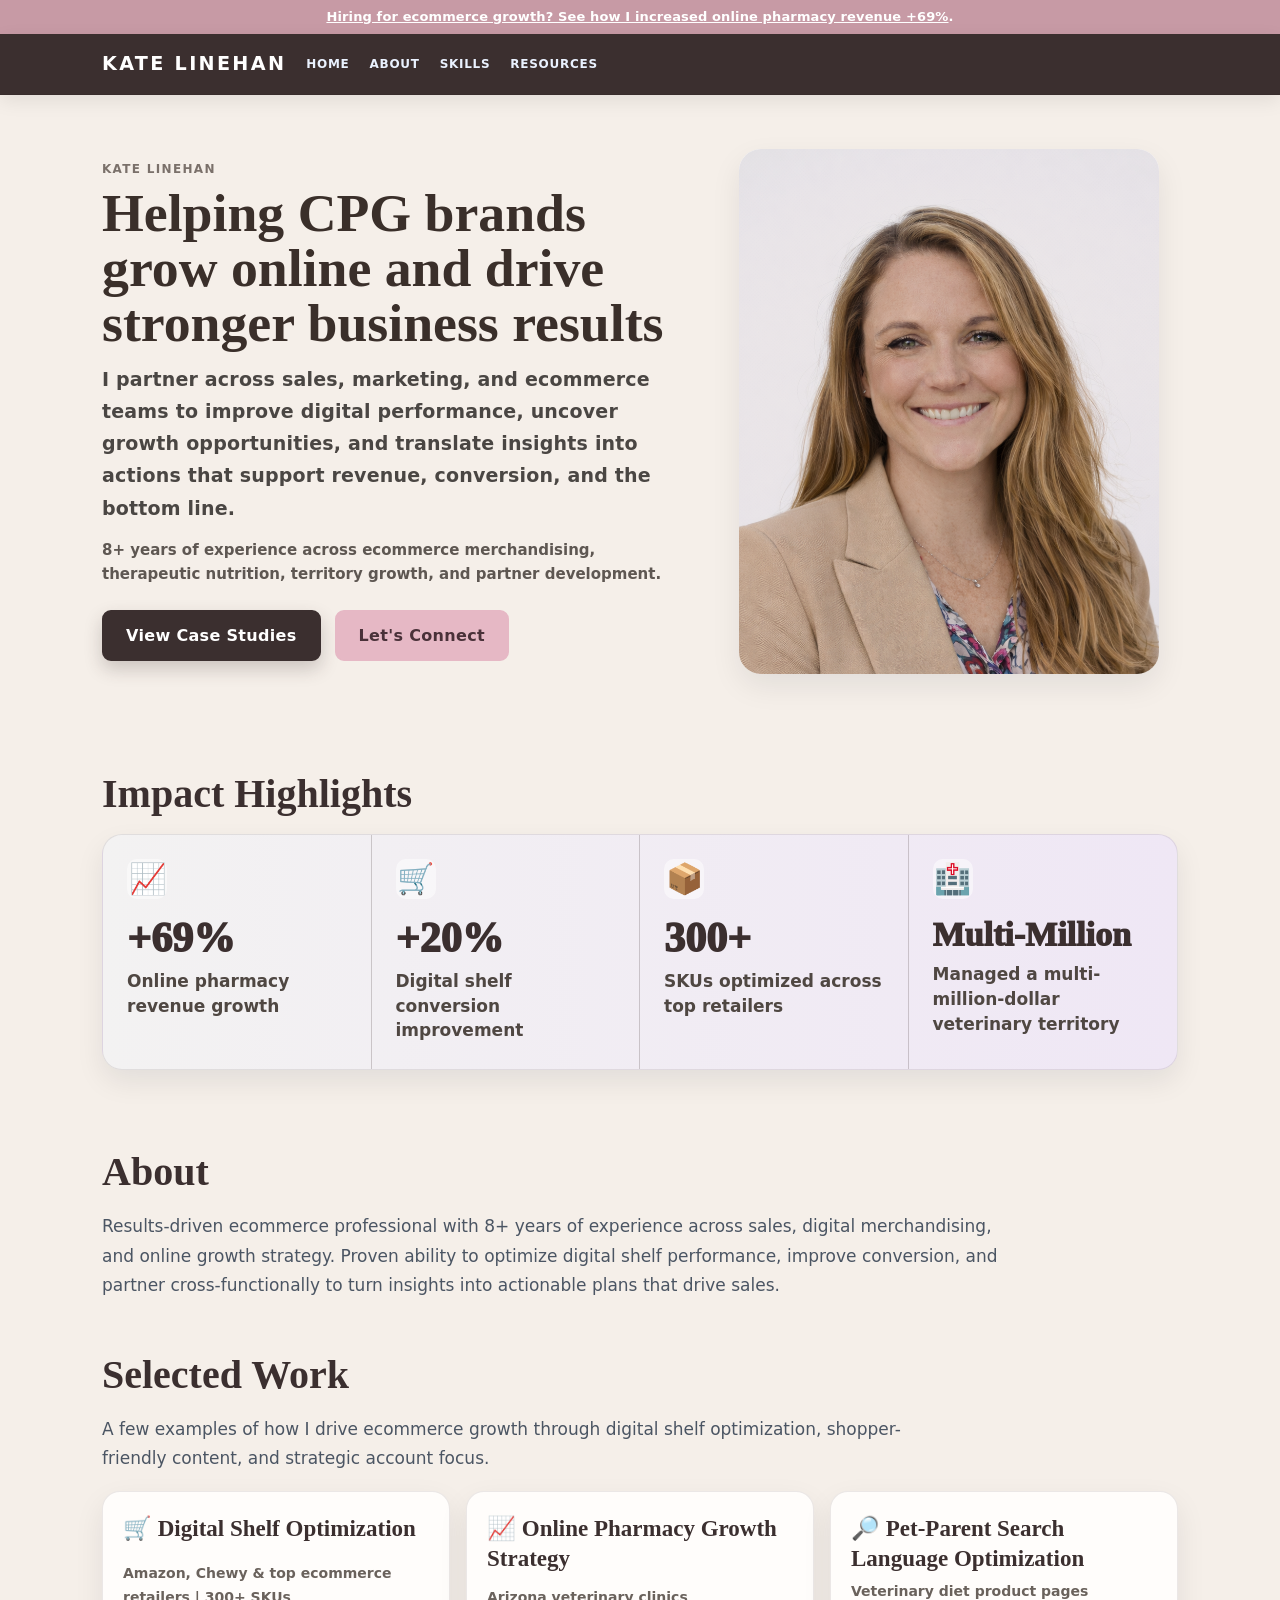
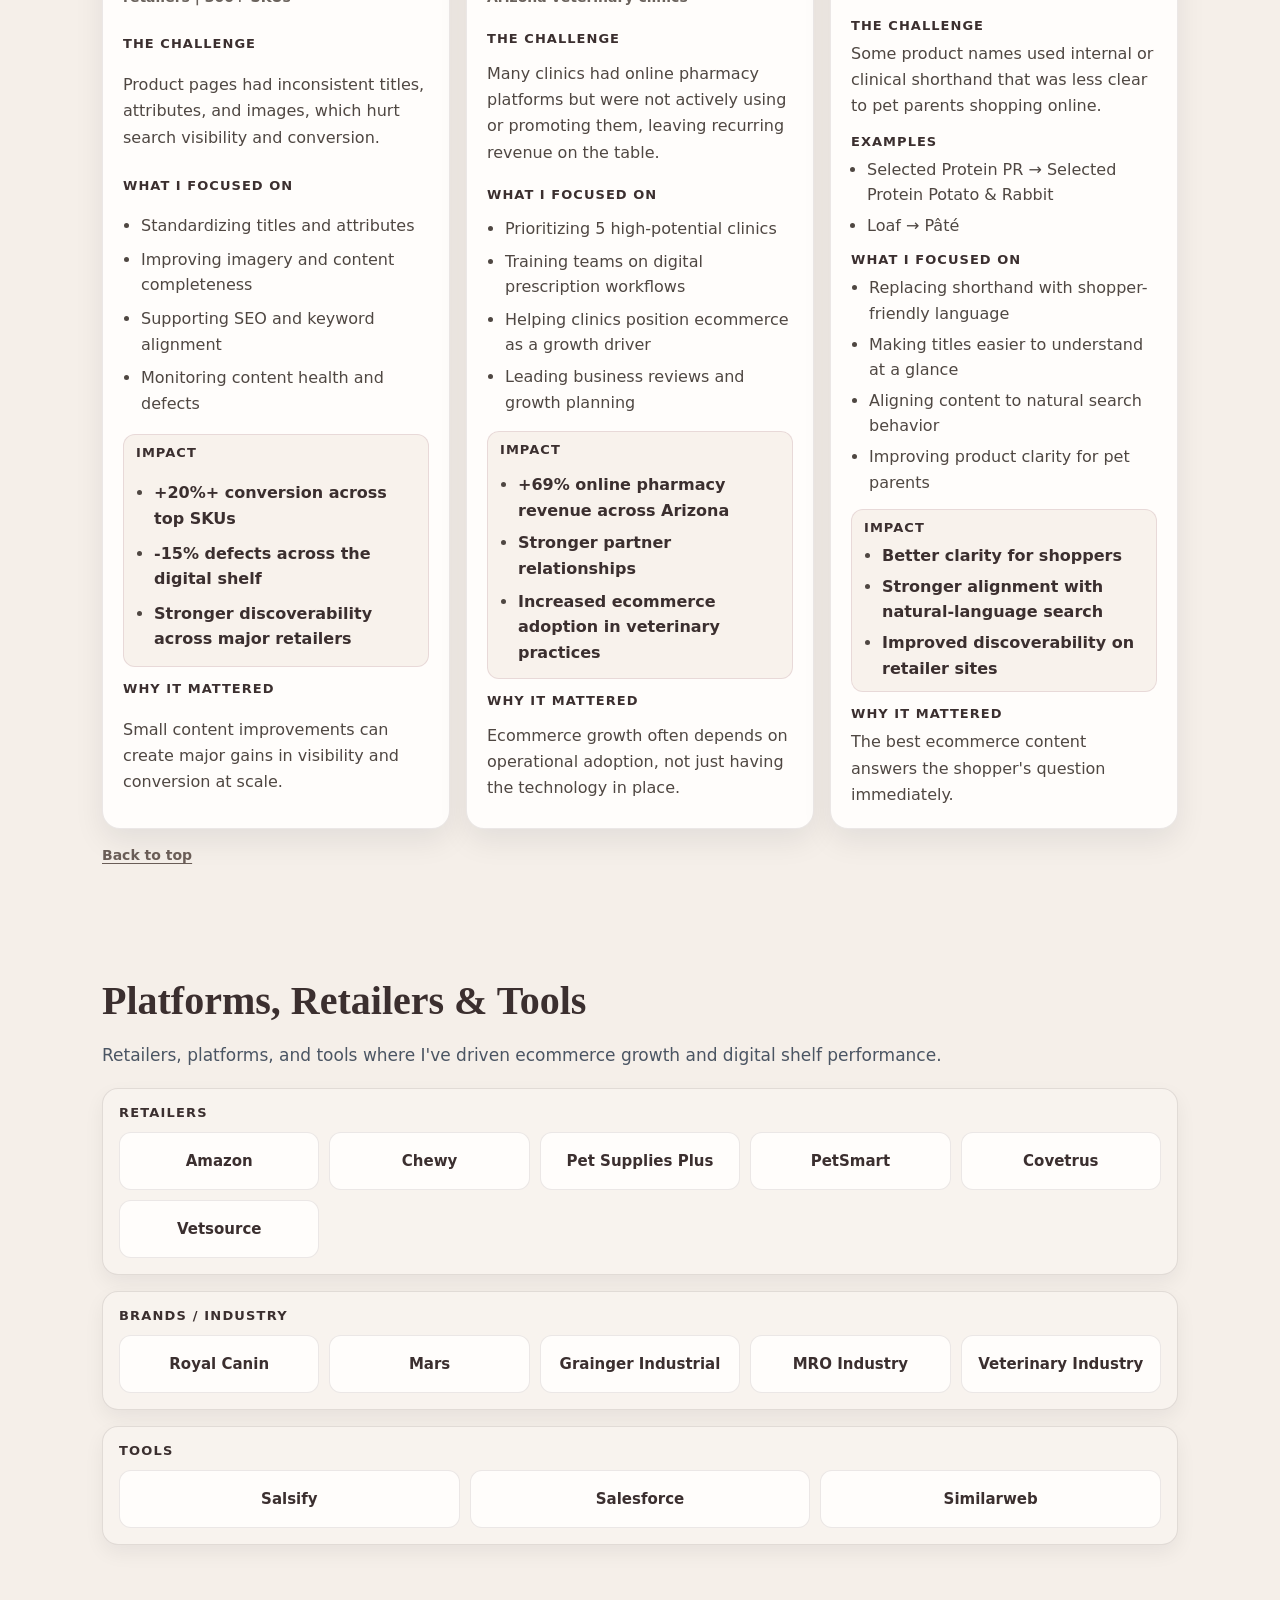
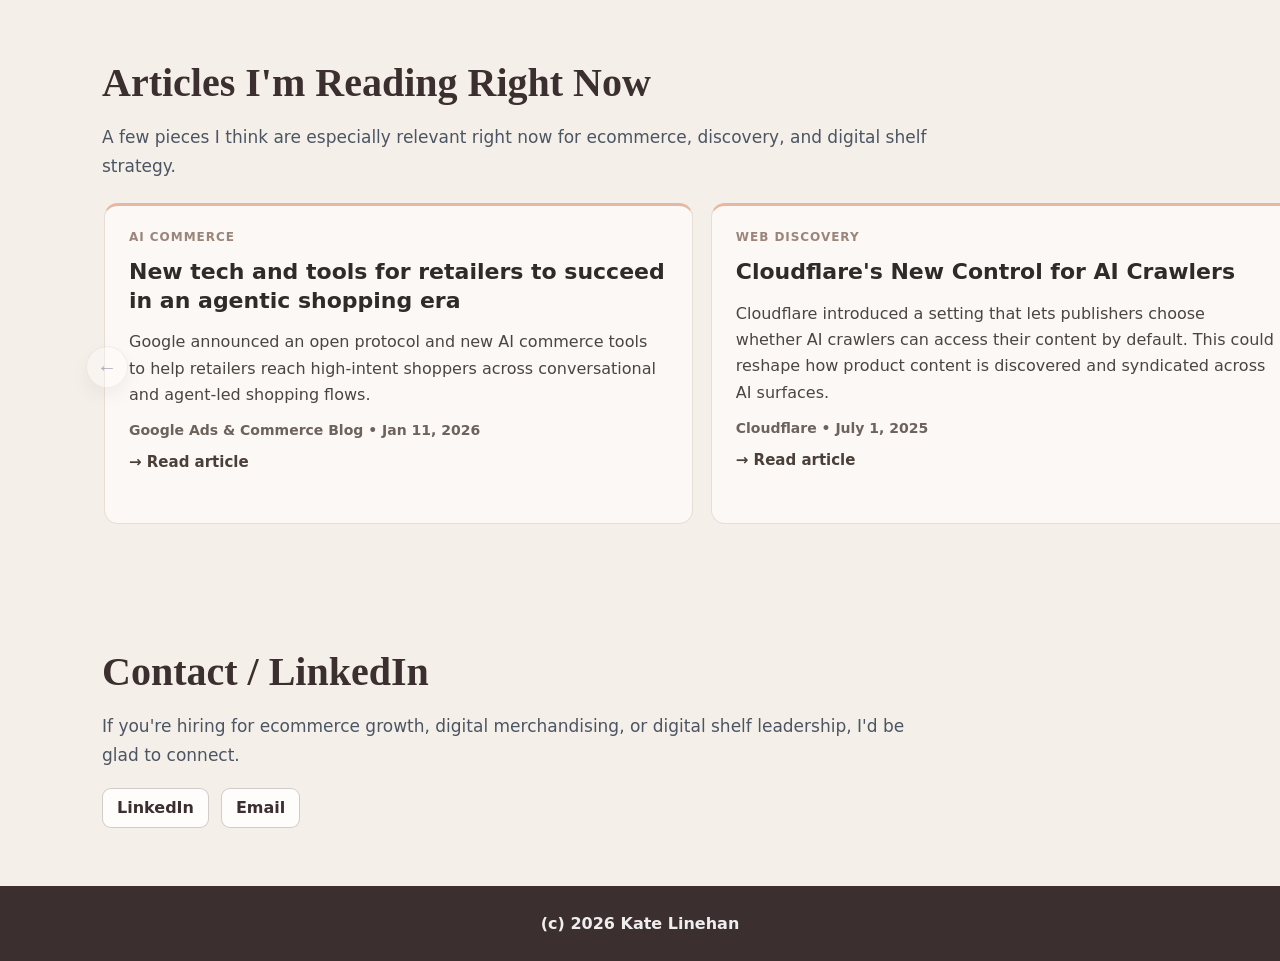
==== commit b0b6e512: "Replace blog nav with resources page and remove FAQ section" ====
--- a/index.html
+++ b/index.html
@@ -26,8 +26,7 @@
           <a href="./index.html">HOME</a>
           <a href="./about.html">ABOUT</a>
           <a href="./skills.html">SKILLS</a>
-          <a href="./my-blog.html">MY BLOG</a>
-          <a href="./blog.html">RESOURCES</a>
+          <a href="./resources.html">RESOURCES</a>
         </nav>
 
         <button
@@ -48,8 +47,7 @@
         <a href="./index.html">Home</a>
         <a href="./about.html">About</a>
         <a href="./skills.html">Skills</a>
-        <a href="./my-blog.html">My Blog</a>
-        <a href="./blog.html">Resources</a>
+        <a href="./resources.html">Resources</a>
       </nav>
     </header>
 
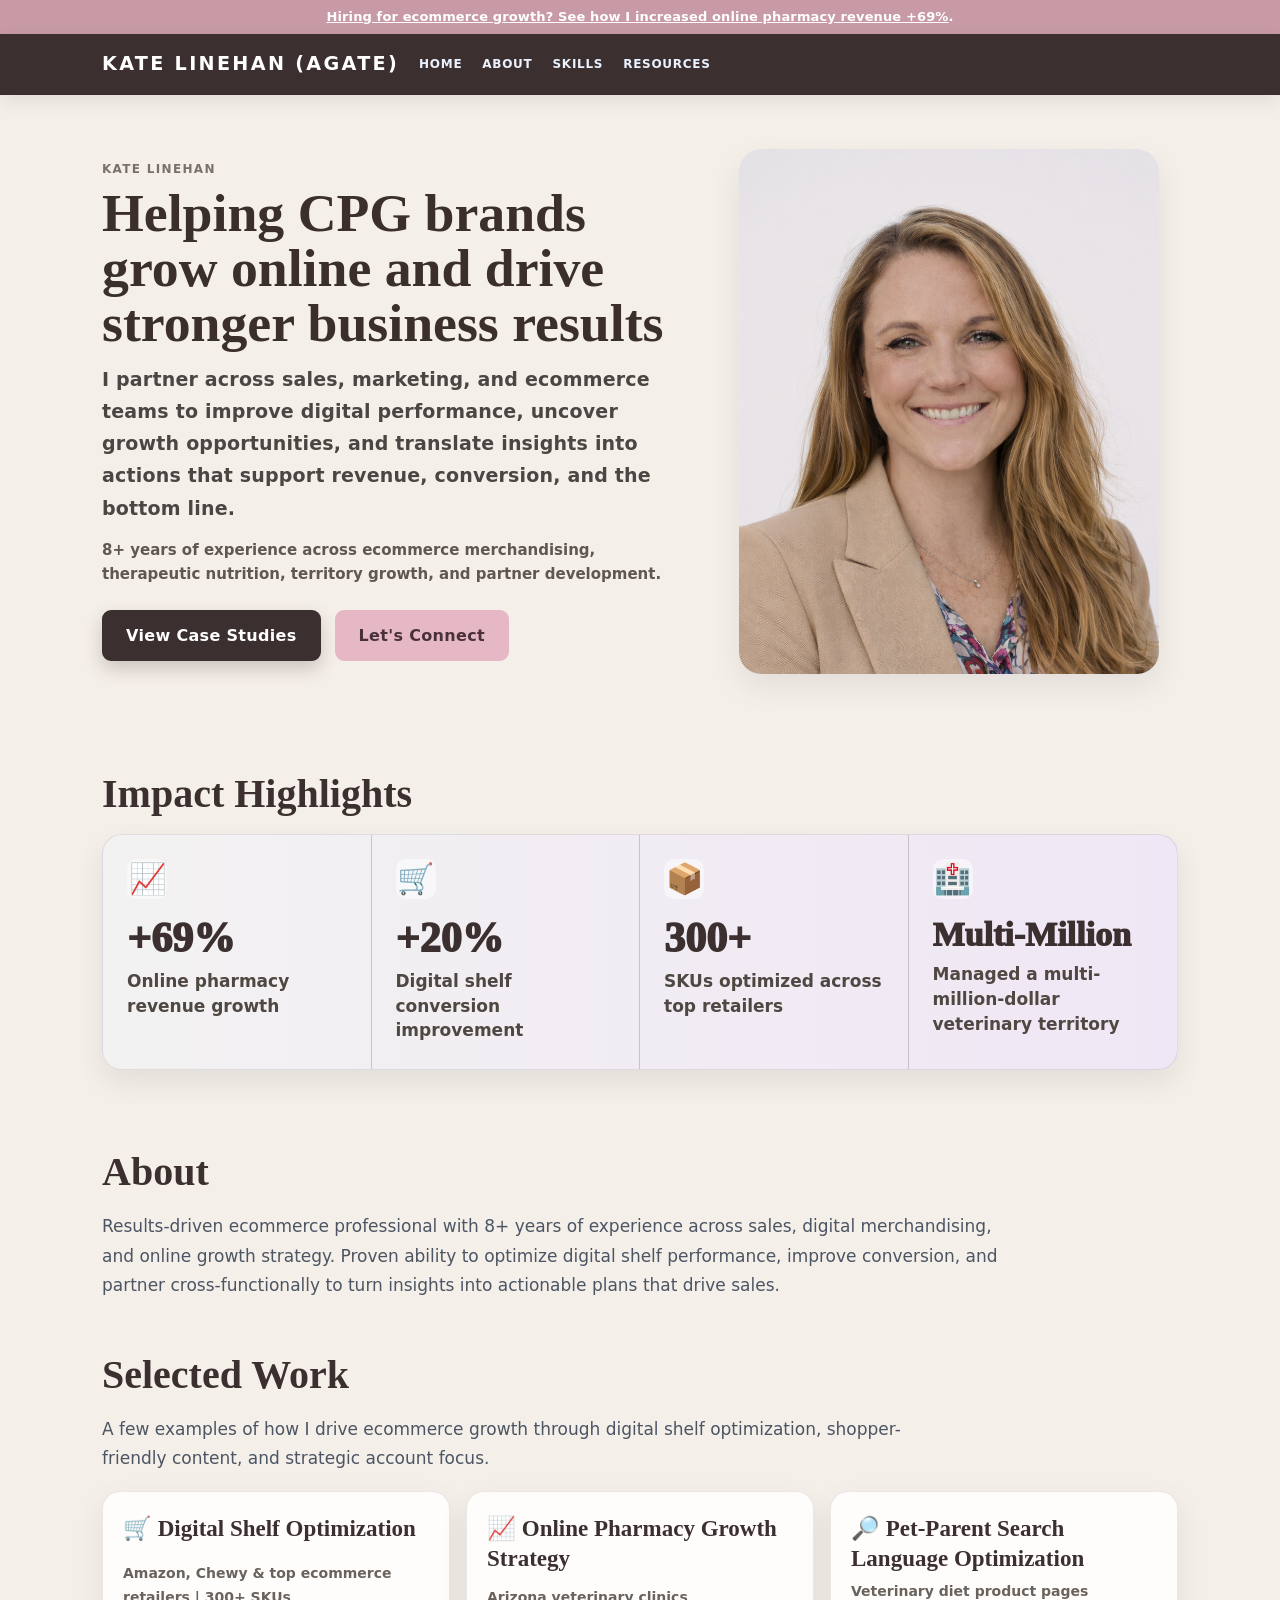
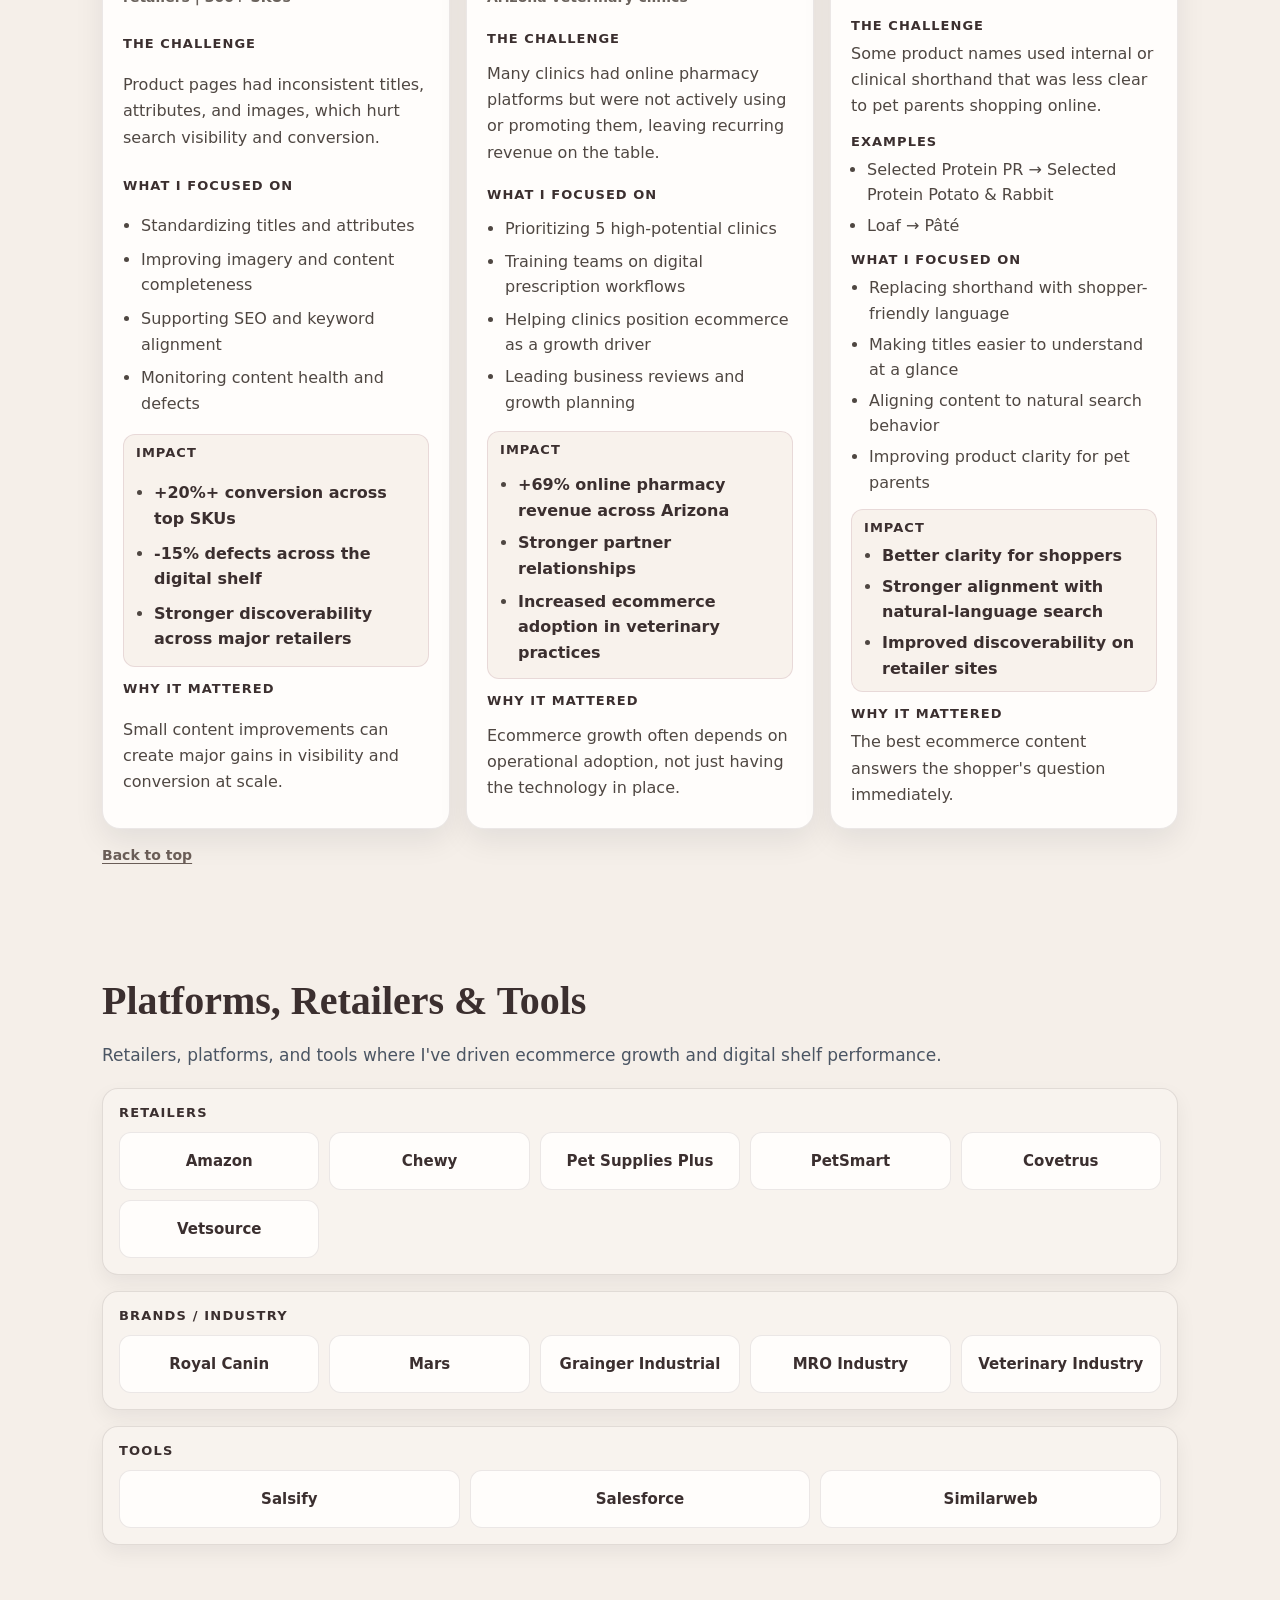
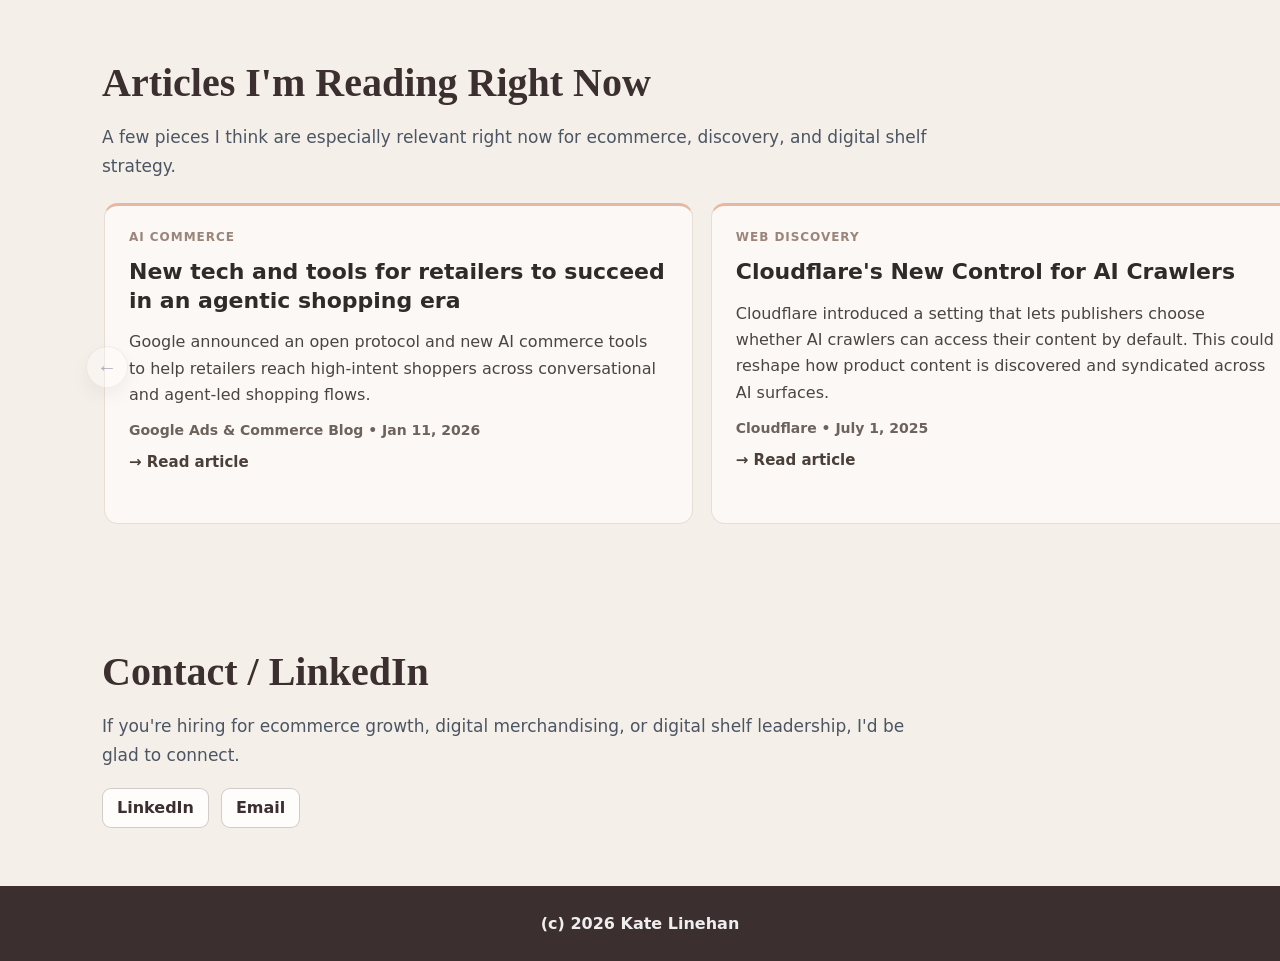
==== commit 3544267c: "Update header name to Linehan (Agate) across pages" ====
--- a/index.html
+++ b/index.html
@@ -20,7 +20,7 @@
 
     <header class="nav">
       <div class="container nav__inner">
-        <div class="brand">KATE LINEHAN</div>
+        <div class="brand">KATE LINEHAN (AGATE)</div>
 
         <nav class="nav__links" aria-label="Primary">
           <a href="./index.html">HOME</a>
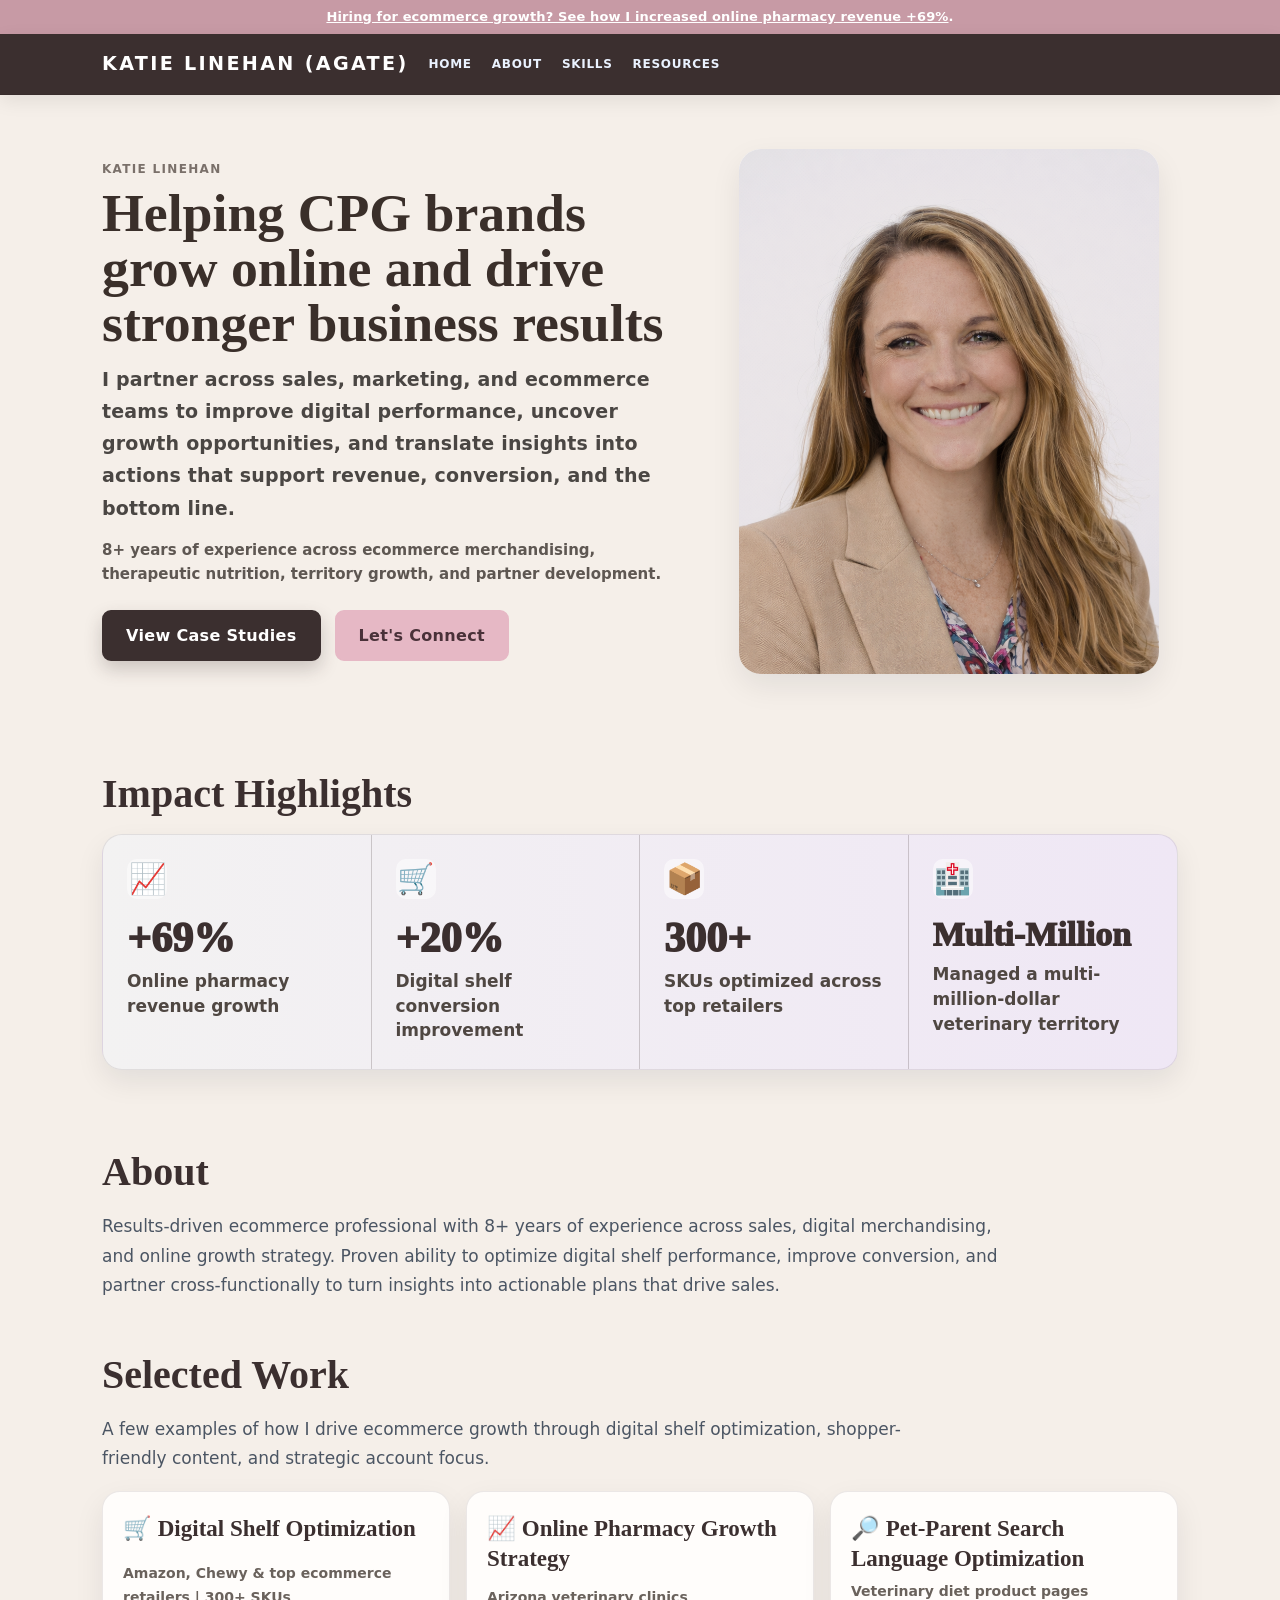
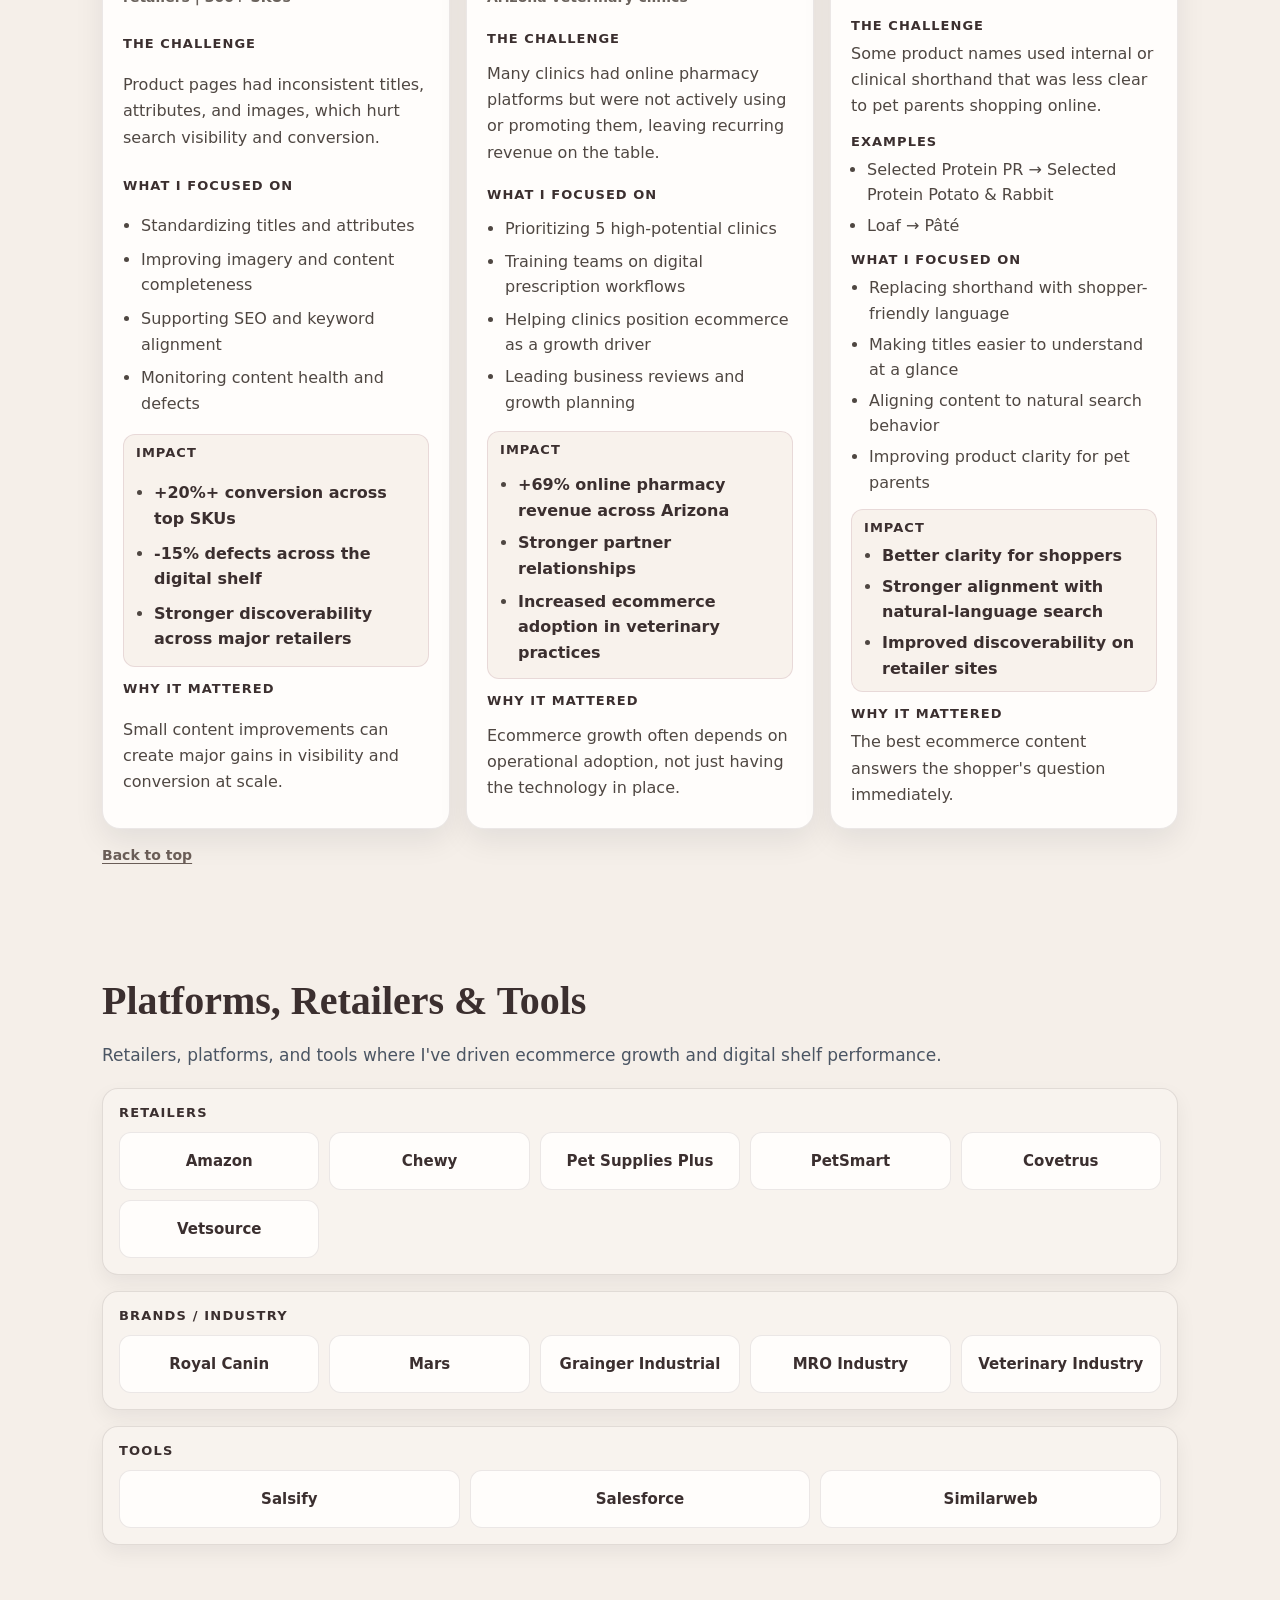
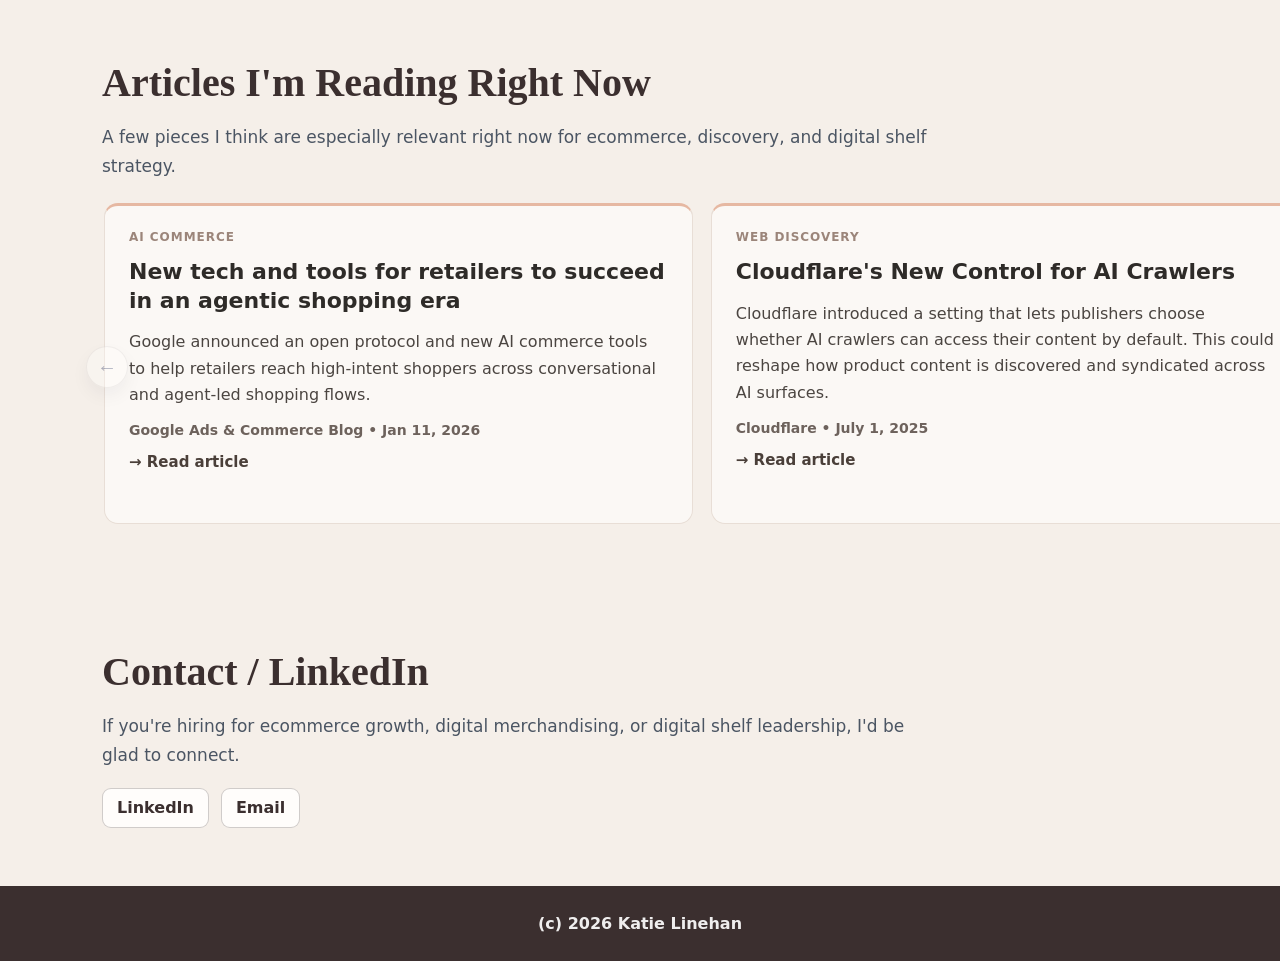
==== commit d7d6d5e6: "Standardize name to Katie across site" ====
--- a/index.html
+++ b/index.html
@@ -3,7 +3,7 @@
   <head>
     <meta charset="UTF-8" />
     <meta name="viewport" content="width=device-width,initial-scale=1" />
-    <title>Kate Linehan | eCommerce &amp; Digital Merchandising Strategist</title>
+    <title>Katie Linehan | eCommerce &amp; Digital Merchandising Strategist</title>
     <link rel="icon" type="image/svg+xml" href="./favicon.svg" />
     <link rel="stylesheet" href="./styles.css?v=20260310p" />
   </head>
@@ -20,7 +20,7 @@
 
     <header class="nav">
       <div class="container nav__inner">
-        <div class="brand">KATE LINEHAN (AGATE)</div>
+        <div class="brand">KATIE LINEHAN (AGATE)</div>
 
         <nav class="nav__links" aria-label="Primary">
           <a href="./index.html">HOME</a>
@@ -69,7 +69,7 @@
             <img
               class="photo"
               src="./Headshot_Katie copy.png"
-              alt="Photo of Kate Linehan"
+              alt="Photo of Katie Linehan"
               loading="eager"
             />
           </div>
